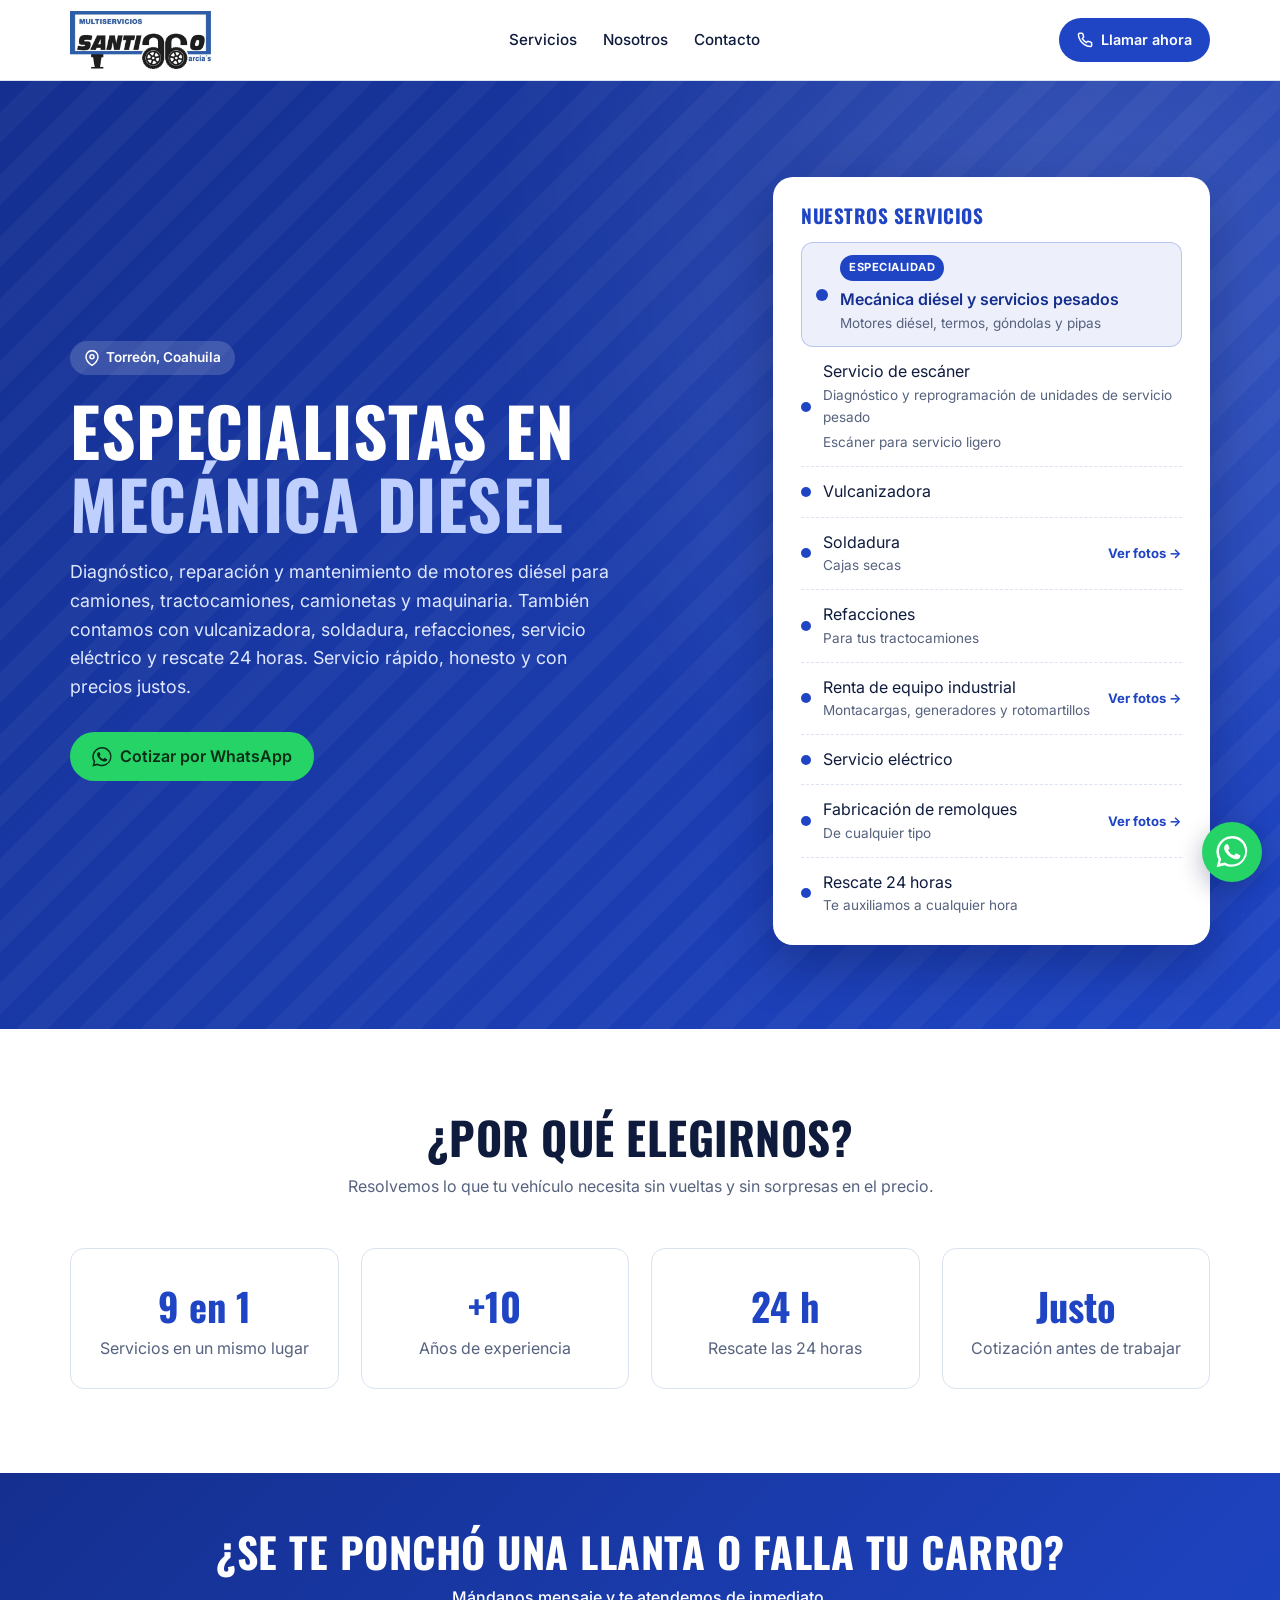
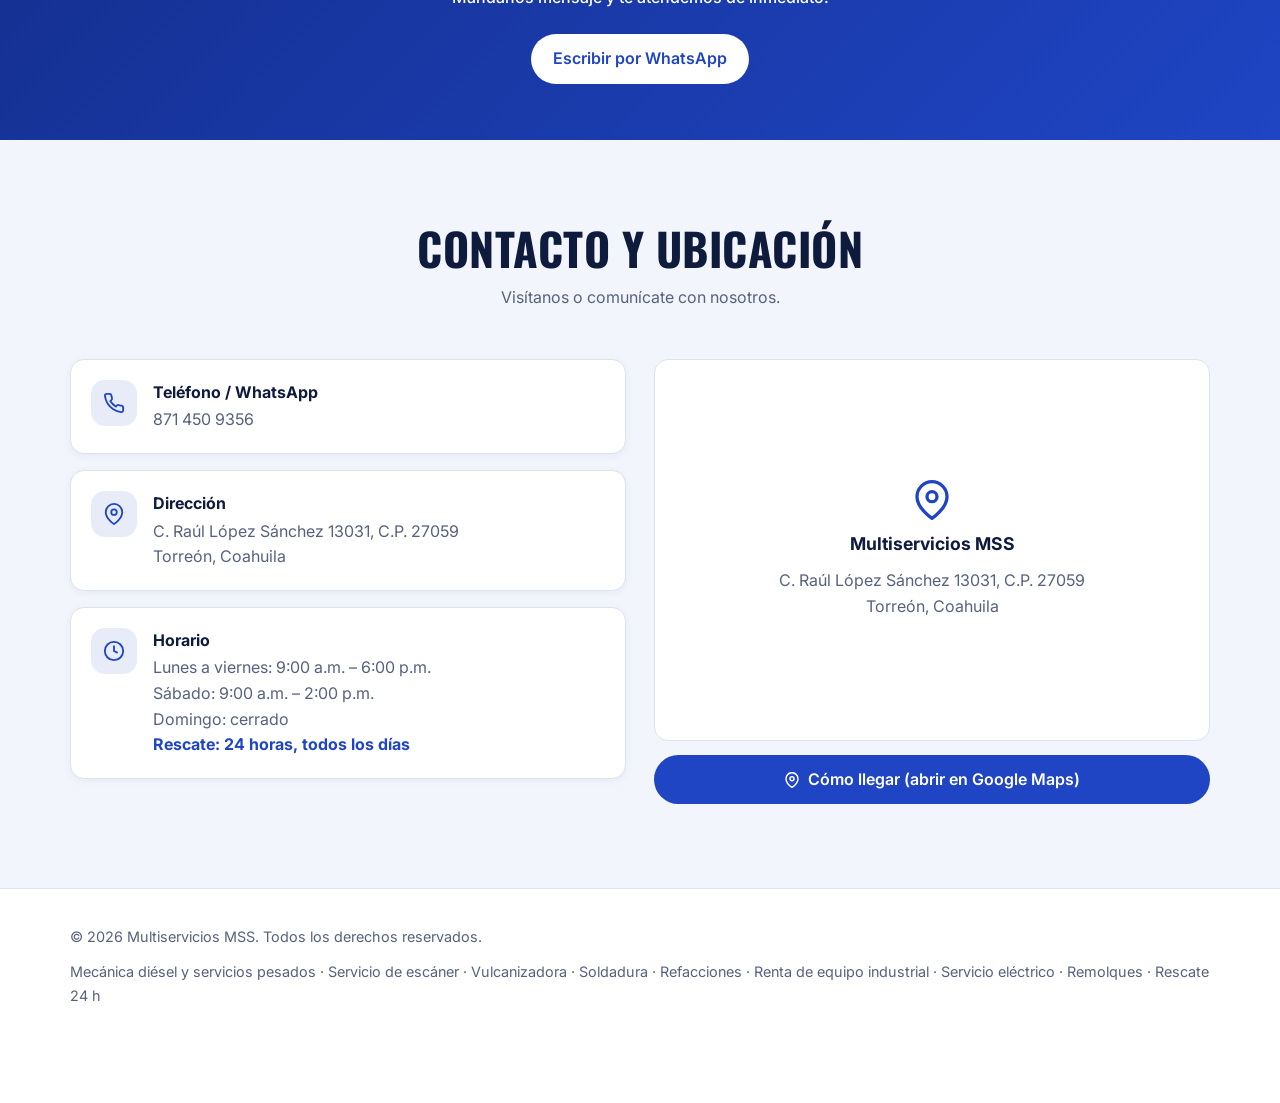
==== taller/index.html @ 6a126565 "Pulir el sitio para celular: toque nativo, menú animado y accesible, llamar siempre visible - mobile" ====
<!doctype html>
<html lang="es-MX">
<head>
  <meta charset="utf-8">
  <meta name="viewport" content="width=device-width, initial-scale=1, viewport-fit=cover">
  <title>Multiservicios MSS | Mecánica Diésel, Vulcanizadora, Soldadura y Refacciones en Torreón</title>
  <meta name="description" content="Especialistas en mecánica diésel para camiones, tractocamiones, camionetas y maquinaria (termos, góndolas y pipas). También vulcanizadora, soldadura de cajas secas, refacciones para tractocamiones y renta de montacargas, generadores y rotomartillos industriales, servicio eléctrico, fabricación de remolques y rescate 24 horas en Torreón, Coahuila. Servicio rápido y precios justos. Llámanos o escríbenos por WhatsApp.">
  <meta name="keywords" content="servicio de escáner, escáner diésel, escáner servicio pesado, reprogramación de unidades, escáner servicio ligero, diagnóstico computarizado, vulcanizadora, diésel y servicios pesados, soldadura, refacciones para tractocamiones, soldadura de cajas secas, servicio a termos, góndolas, pipas, renta de montacargas, renta de generadores, renta de rotomartillos, servicio eléctrico, fabricación de remolques, rescate 24 horas, llantas, Torreón, Coahuila, Multiservicios MSS">
  <meta name="robots" content="index, follow">
  <meta property="og:type" content="website">
  <meta property="og:image" content="logo.jpg">
  <meta property="og:title" content="Multiservicios MSS – Mecánica Diésel, Vulcanizadora, Soldadura y Refacciones en Torreón">
  <meta property="og:description" content="Todo para tu vehículo en un solo lugar. Cotiza por WhatsApp.">
  <meta name="theme-color" content="#ffffff">
  <link rel="preconnect" href="https://fonts.googleapis.com">
  <link rel="preconnect" href="https://fonts.gstatic.com" crossorigin>
  <link href="https://fonts.googleapis.com/css2?family=Oswald:wght@500;700&family=Inter:wght@400;500;600&display=swap" rel="stylesheet">

  <!-- Datos estructurados para Google (negocio local) -->
  <script type="application/ld+json">
  {
    "@context": "https://schema.org",
    "@type": "AutoRepair",
    "name": "Multiservicios MSS",
    "description": "Vulcanizadora, diésel y servicios pesados, soldadura, refacciones, renta de equipo industrial, servicio eléctrico, fabricación de remolques y rescate 24 horas.",
    "telephone": "+52 871 450 9356",
    "address": {
      "@type": "PostalAddress",
      "streetAddress": "C. Raúl López Sánchez 13031",
      "addressLocality": "Torreón",
      "addressRegion": "Coahuila",
      "postalCode": "27059",
      "addressCountry": "MX"
    },
    "openingHoursSpecification": [
      { "@type": "OpeningHoursSpecification", "dayOfWeek": ["Monday","Tuesday","Wednesday","Thursday","Friday"], "opens": "09:00", "closes": "18:00" },
      { "@type": "OpeningHoursSpecification", "dayOfWeek": "Saturday", "opens": "09:00", "closes": "14:00" }
    ],
    "makesOffer": [
      { "@type": "Offer", "itemOffered": { "@type": "Service", "name": "Vulcanizadora" } },
      { "@type": "Offer", "itemOffered": { "@type": "Service", "name": "Mecánica diésel y servicios pesados" } },
      { "@type": "Offer", "itemOffered": { "@type": "Service", "name": "Escáner para diagnóstico y reprogramación de unidades de servicio pesado" } },
      { "@type": "Offer", "itemOffered": { "@type": "Service", "name": "Escáner para servicio ligero" } },
      { "@type": "Offer", "itemOffered": { "@type": "Service", "name": "Servicio a termos, góndolas y pipas" } },
      { "@type": "Offer", "itemOffered": { "@type": "Service", "name": "Soldadura de cajas secas" } },
      { "@type": "Offer", "itemOffered": { "@type": "Service", "name": "Refacciones para tractocamiones" } },
      { "@type": "Offer", "itemOffered": { "@type": "Service", "name": "Renta de montacargas" } },
      { "@type": "Offer", "itemOffered": { "@type": "Service", "name": "Renta de generadores" } },
      { "@type": "Offer", "itemOffered": { "@type": "Service", "name": "Renta de rotomartillos industriales" } },
      { "@type": "Offer", "itemOffered": { "@type": "Service", "name": "Servicio eléctrico" } },
      { "@type": "Offer", "itemOffered": { "@type": "Service", "name": "Fabricación de remolques" } },
      { "@type": "Offer", "itemOffered": { "@type": "Service", "name": "Rescate 24 horas" } }
    ]
  }
  </script>

  <style>
    :root {
      --bg: #ffffff;
      --bg-2: #f2f5fc;
      --card: #ffffff;
      --line: #dbe2f0;
      --text: #0f1b3d;
      --muted: #56627e;
      --accent: #1f45c4;
      --accent-2: #3a63e0;
      --accent-dark: #142f8f;
      --ease-out: cubic-bezier(0.23, 1, 0.32, 1);
      --wa: #25d366;
      --radius: 14px;
    }
    * { box-sizing: border-box; margin: 0; padding: 0; }
    html { scroll-behavior: smooth; }
    [id] { scroll-margin-top: 96px; }
    body { font-family: "Inter", system-ui, sans-serif; background: var(--bg); color: var(--text); line-height: 1.6; overflow-x: clip; }
    a { color: inherit; text-decoration: none; }
    img, svg { display: block; }
    .wrap { width: min(1140px, 100% - 32px - env(safe-area-inset-left, 0px) - env(safe-area-inset-right, 0px)); margin-inline: auto; }
    h1, h2, h3 { font-family: "Oswald", sans-serif; text-transform: uppercase; letter-spacing: .5px; line-height: 1.1; }

    /* Header */
    header { position: sticky; top: 0; z-index: 50; background: rgba(255,255,255,.95); backdrop-filter: blur(8px); border-bottom: 1px solid var(--line); padding-top: env(safe-area-inset-top, 0px); }
    .nav { display: flex; align-items: center; justify-content: space-between; height: 80px; gap: 16px; }
    .logo { display: flex; align-items: center; }
    .logo img { height: 58px; width: auto; }
    .menu { display: flex; gap: 26px; font-weight: 500; font-size: .95rem; }
    .btn { display: inline-flex; align-items: center; gap: 8px; padding: 12px 22px; border-radius: 999px; font-weight: 600; transition: transform 120ms var(--ease-out), background 150ms, border-color 150ms; }
    .btn-accent { background: var(--accent); color: #fff; }
    .btn-ghost { border: 1.5px solid var(--line); }
    .btn-wa { background: var(--wa); color: #0b2d17; }
    .nav .btn { padding: 10px 18px; font-size: .9rem; }
    .burger { display: none; place-content: center; gap: 5px; width: 44px; height: 44px; margin-right: -8px; background: none; border: 0; border-radius: 10px; cursor: pointer; }
    .burger span { display: block; width: 22px; height: 2px; border-radius: 2px; background: var(--text); transition: transform 200ms var(--ease-out), opacity 150ms; }
    .burger[aria-expanded="true"] span:nth-child(1) { transform: translateY(7px) rotate(45deg); }
    .burger[aria-expanded="true"] span:nth-child(2) { opacity: 0; }
    .burger[aria-expanded="true"] span:nth-child(3) { transform: translateY(-7px) rotate(-45deg); }
    .btn .ico { flex: none; }

    /* Hero */
    .hero { position: relative; padding: 96px 0 84px; color: #fff; background:
      radial-gradient(circle at 85% 20%, rgba(255,255,255,.14), transparent 45%),
      repeating-linear-gradient(135deg, transparent 0 22px, rgba(255,255,255,.035) 22px 44px),
      linear-gradient(135deg, var(--accent-dark), var(--accent)); }
    .hero-grid { display: grid; grid-template-columns: 1.2fr .8fr; gap: 48px; align-items: center; }
    .tag { display: inline-flex; align-items: center; gap: 6px; padding: 6px 14px; border-radius: 999px; background: rgba(255,255,255,.16); color: #fff; font-size: .85rem; font-weight: 600; margin-bottom: 18px; }
    .hero h1 { font-size: clamp(2.4rem, 6vw, 4.2rem); margin-bottom: 18px; }
    .hero h1 span { color: #bfd0ff; }
    .hero p { color: #dfe7ff; font-size: 1.12rem; max-width: 560px; margin-bottom: 30px; }
    .hero-cta { display: flex; flex-wrap: wrap; gap: 12px; }
    .hero-card { background: var(--card); color: var(--text); border-radius: 20px; padding: 28px; box-shadow: 0 20px 50px rgba(8,20,70,.35); }
    .hero-card h2 { font-size: 1.2rem; margin-bottom: 16px; color: var(--accent); }
    .hero-card ul { list-style: none; display: grid; gap: 12px; }
    .hero-card li { display: flex; gap: 12px; align-items: center; padding-bottom: 12px; border-bottom: 1px dashed var(--line); }
    .hero-card li:last-child { border: 0; padding: 0; }
    .hero-card li small { display: block; color: var(--muted); font-size: .85rem; font-weight: 400; }
    .hero-card li small + small { margin-top: 4px; }
    .hero-card li.linked a { display: flex; gap: 12px; align-items: center; flex: 1; border-radius: 10px; margin: -6px -8px; padding: 6px 8px; transition: background .15s; }
    .hero-card .go { margin-left: auto; flex: none; font-size: .82rem; font-weight: 700; color: var(--accent); white-space: nowrap; transition: transform .15s; }
    .hero-card li.featured { background: rgba(31,69,196,.08); border: 1px solid rgba(31,69,196,.25); border-radius: 12px; padding: 12px 14px; font-weight: 600; color: var(--accent-dark); }
    .hero-card li.featured .dot { width: 12px; height: 12px; }
    .hero-card .badge { display: table; margin-bottom: 6px; font-style: normal; font-size: .7rem; font-weight: 700; text-transform: uppercase; letter-spacing: .5px; background: var(--accent); color: #fff; padding: 4px 9px; border-radius: 999px; }
    .dot { width: 10px; height: 10px; border-radius: 50%; background: var(--accent); flex: none; }

    /* Sections */
    section { padding: 84px 0; }
    .head { text-align: center; max-width: 640px; margin: 0 auto 48px; }
    .head h2 { font-size: clamp(2rem, 4vw, 2.8rem); margin-bottom: 12px; }
    .head p { color: var(--muted); }
    .alt { background: var(--bg-2); }

    .svc-ico { width: 56px; height: 56px; border-radius: 14px; background: rgba(31,69,196,.1); color: var(--accent); display: grid; place-items: center; margin-bottom: 18px; }

    .why { display: grid; grid-template-columns: repeat(auto-fit, minmax(220px, 1fr)); gap: 22px; }
    .why div { text-align: center; padding: 26px 18px; border-radius: var(--radius); border: 1px solid var(--line); background: var(--card); }
    .why strong { display: block; font-family: "Oswald", sans-serif; font-size: 2.4rem; color: var(--accent); }
    .why span { color: var(--muted); }

    .contact-grid { display: grid; grid-template-columns: 1fr 1fr; gap: 28px; }
    .info { display: grid; gap: 16px; align-content: start; }
    .info-item { box-shadow: 0 2px 10px rgba(15,27,61,.05); display: flex; gap: 16px; align-items: flex-start; background: var(--card); border: 1px solid var(--line); border-radius: var(--radius); padding: 20px; }
    .info-item .svc-ico { margin: 0; width: 46px; height: 46px; flex: none; }
    .info-item b { display: block; margin-bottom: 2px; }
    .info-item span, .info-item a { color: var(--muted); }
    .map-col { display: grid; gap: 14px; align-content: start; }
    .map { position: relative; border-radius: var(--radius); overflow: hidden; border: 1px solid var(--line); min-height: 380px; background: var(--card); }
    .map-fallback { position: absolute; inset: 0; display: grid; place-content: center; justify-items: center; gap: 10px; padding: 24px; text-align: center; color: var(--muted); }
    .map-fallback svg { color: var(--accent); }
    .map-fallback b { color: var(--text); font-size: 1.1rem; }
    .map iframe { position: relative; z-index: 1; display: block; width: 100%; height: 100%; min-height: 380px; border: 0; background: transparent; }
    .map-col .btn { justify-content: center; }

    .cta-band { background: linear-gradient(135deg, var(--accent-dark), var(--accent)); color: #fff; padding: 56px 0; text-align: center; }
    .cta-band h2 { font-size: clamp(1.8rem, 4vw, 2.6rem); margin-bottom: 10px; }
    .cta-band p { margin-bottom: 24px; font-weight: 500; }
    .cta-band .btn { background: #fff; color: var(--accent); }

    footer { padding: 36px 0 calc(96px + env(safe-area-inset-bottom, 0px)); border-top: 1px solid var(--line); color: var(--muted); font-size: .9rem; }
    footer .wrap { display: flex; flex-wrap: wrap; justify-content: space-between; gap: 12px; }

    .wa-float { position: fixed; right: calc(18px + env(safe-area-inset-right, 0px)); bottom: calc(18px + env(safe-area-inset-bottom, 0px)); z-index: 60; width: 60px; height: 60px; border-radius: 50%; background: var(--wa); display: grid; place-items: center; box-shadow: 0 8px 24px rgba(8,20,70,.3); }

    /* Móvil: sin destello al tocar, sin retraso de 300 ms, sin seleccionar texto de los controles */
    html { -webkit-tap-highlight-color: transparent; -webkit-text-size-adjust: 100%; }
    a, button { touch-action: manipulation; }
    .btn, .wa-float, .menu a, .burger, .logo, .hero-card li.linked a { user-select: none; -webkit-user-select: none; -webkit-touch-callout: none; }

    /* Hover solo donde hay mouse: en el celular no se queda "pegado" después de tocar */
    @media (hover: hover) and (pointer: fine) {
      .menu a:hover { color: var(--accent); }
      .btn:hover { transform: translateY(-2px); }
      .btn-accent:hover { background: var(--accent-2); }
      .btn-ghost:hover { border-color: var(--accent); }
      .hero-card li.linked a:hover { background: rgba(31,69,196,.07); }
      .hero-card li.linked a:hover .go { transform: translateX(3px); }
      .info-item a:hover { color: var(--accent); }
      .wa-float:hover { transform: scale(1.07); }
    }

    /* Respuesta al presionar: funciona con dedo, mouse y teclado */
    .wa-float { transition: transform 120ms var(--ease-out); }
    .btn:active { transform: scale(.97); }
    .wa-float:active { transform: scale(.94); }
    .hero-card li.linked a:active { background: rgba(31,69,196,.1); }

    /* Superficies del navegador con la paleta del sitio */
    ::selection { background: rgba(31,69,196,.18); color: var(--text); }
    .hero ::selection { background: rgba(255,255,255,.3); color: #fff; }
    :focus-visible { outline: 3px solid var(--accent-2); outline-offset: 3px; border-radius: 6px; }
    .hero :focus-visible, .cta-band :focus-visible { outline-color: #fff; }

    /* Si el sistema pide reducir movimiento: sin desplazamiento suave ni desplazamientos, solo fundidos */
    @media (prefers-reduced-motion: reduce) {
      html { scroll-behavior: auto; }
      .btn, .wa-float, .burger span, .hero-card .go { transition-duration: 0s !important; }
      .menu { transform: none !important; }
    }

    @media (max-width: 880px) {
      .menu { position: absolute; top: 100%; left: 0; right: 0; flex-direction: column; gap: 0; background: var(--bg); border-bottom: 1px solid var(--line); box-shadow: 0 12px 24px rgba(15,27,61,.08);
        opacity: 0; visibility: hidden; transform: translateY(-6px); transition: opacity 150ms var(--ease-out), transform 150ms var(--ease-out), visibility 0s linear 150ms; }
      .menu.open { opacity: 1; visibility: visible; transform: none; transition: opacity 200ms var(--ease-out), transform 200ms var(--ease-out), visibility 0s; }
      .menu a { padding: 16px; border-top: 1px solid var(--line); }
      .burger { display: grid; }
      .nav { gap: 12px; }
      .nav .btn-call { padding: 8px 14px; font-size: .85rem; margin-left: auto; }
      .hero { padding: 64px 0; }
      .hero-grid, .contact-grid { grid-template-columns: 1fr; }
      section { padding: 64px 0; }
    }
  </style>
</head>
<body>

<header>
  <div class="wrap nav">
    <a href="#" class="logo" aria-label="Multiservicios MSS – Inicio">
      <img src="[data-uri]" alt="Multiservicios Santiago García's" width="480" height="198">
    </a>
    <nav class="menu" id="menu">
      <a href="#servicios">Servicios</a>
      <a href="#nosotros">Nosotros</a>
      <a href="#contacto">Contacto</a>
    </nav>
    <a class="btn btn-accent btn-call" href="tel:+528714509356"><svg class="ico" width="16" height="16" viewBox="0 0 24 24" fill="none" stroke="currentColor" stroke-width="2.2" aria-hidden="true"><path d="M22 16.9v3a2 2 0 0 1-2.2 2 19.8 19.8 0 0 1-8.6-3.1 19.5 19.5 0 0 1-6-6A19.8 19.8 0 0 1 2.1 4.2 2 2 0 0 1 4.1 2h3a2 2 0 0 1 2 1.7c.1 1 .4 1.9.7 2.8a2 2 0 0 1-.5 2.1L8 9.9a16 16 0 0 0 6 6l1.3-1.3a2 2 0 0 1 2.1-.4c.9.3 1.8.6 2.8.7a2 2 0 0 1 1.7 2z"/></svg> Llamar ahora</a>
    <button class="burger" type="button" aria-label="Abrir menú" aria-expanded="false" aria-controls="menu">
      <span></span><span></span><span></span>
    </button>
  </div>
</header>

<main>
  <section class="hero">
    <div class="wrap hero-grid">
      <div>
        <span class="tag"><svg class="ico" width="16" height="16" viewBox="0 0 24 24" fill="none" stroke="currentColor" stroke-width="2.2" aria-hidden="true"><path d="M21 10c0 7-9 13-9 13S3 17 3 10a9 9 0 0 1 18 0z"/><circle cx="12" cy="10" r="3"/></svg> Torreón, Coahuila</span>
        <h1>Especialistas en <span>mecánica diésel</span></h1>
        <p>Diagnóstico, reparación y mantenimiento de motores diésel para camiones, tractocamiones, camionetas y maquinaria. También contamos con vulcanizadora, soldadura, refacciones, servicio eléctrico y rescate 24 horas. Servicio rápido, honesto y con precios justos.</p>
        <div class="hero-cta">
          <a class="btn btn-wa" href="https://wa.me/528714509356?text=Hola,%20quiero%20una%20cotizaci%C3%B3n" target="_blank" rel="noopener">
            <svg width="20" height="20" viewBox="0 0 24 24" fill="currentColor"><path d="M20.5 3.5A11.8 11.8 0 0 0 1.9 17.7L.5 23.5l6-1.6A11.8 11.8 0 0 0 20.5 3.5zM12 21.4c-1.8 0-3.5-.5-5-1.4l-.4-.2-3.6.9.9-3.5-.2-.4A9.8 9.8 0 1 1 12 21.4zm5.4-7.3c-.3-.1-1.8-.9-2-1-.3-.1-.5-.1-.7.1l-.9 1.2c-.2.2-.3.2-.6.1a8 8 0 0 1-4-3.5c-.3-.5.3-.5.9-1.6.1-.2 0-.4 0-.5l-.9-2.2c-.2-.6-.5-.5-.7-.5h-.6c-.2 0-.5.1-.8.4-.3.3-1 1-1 2.5s1.1 2.9 1.2 3.1c.1.2 2.1 3.2 5.1 4.5 1.9.8 2.6.9 3.6.7.6-.1 1.8-.7 2-1.4.3-.7.3-1.3.2-1.4l-.8-.5z"/></svg>
            Cotizar por WhatsApp
          </a>
        </div>
      </div>
      <div class="hero-card" id="servicios">
        <h2>Nuestros servicios</h2>
        <ul>
          <li class="featured"><span class="dot"></span> <span><em class="badge">Especialidad</em>Mecánica diésel y servicios pesados<small>Motores diésel, termos, góndolas y pipas</small></span></li>
          <li><span class="dot"></span> <span>Servicio de escáner<small>Diagnóstico y reprogramación de unidades de servicio pesado</small><small>Escáner para servicio ligero</small></span></li>
          <li><span class="dot"></span> Vulcanizadora</li>
          <li class="linked"><a href="soldadura.html"><span class="dot"></span> <span>Soldadura<small>Cajas secas</small></span><span class="go">Ver fotos →</span></a></li>
          <li><span class="dot"></span> <span>Refacciones<small>Para tus tractocamiones</small></span></li>
          <li class="linked"><a href="renta.html"><span class="dot"></span> <span>Renta de equipo industrial<small>Montacargas, generadores y rotomartillos</small></span><span class="go">Ver fotos →</span></a></li>
          <li><span class="dot"></span> Servicio eléctrico</li>
          <li class="linked"><a href="remolques.html"><span class="dot"></span> <span>Fabricación de remolques<small>De cualquier tipo</small></span><span class="go">Ver fotos →</span></a></li>
          <li><span class="dot"></span> <span>Rescate 24 horas<small>Te auxiliamos a cualquier hora</small></span></li>
        </ul>
      </div>
    </div>
  </section>

  <section id="nosotros">
    <div class="wrap">
      <div class="head">
        <h2>¿Por qué elegirnos?</h2>
        <p>Resolvemos lo que tu vehículo necesita sin vueltas y sin sorpresas en el precio.</p>
      </div>
      <div class="why">
        <div><strong>9 en 1</strong><span>Servicios en un mismo lugar</span></div>
        <div><strong>+10</strong><span>Años de experiencia</span></div>
        <div><strong>24 h</strong><span>Rescate las 24 horas</span></div>
        <div><strong>Justo</strong><span>Cotización antes de trabajar</span></div>
      </div>
    </div>
  </section>

  <div class="cta-band">
    <div class="wrap">
      <h2>¿Se te ponchó una llanta o falla tu carro?</h2>
      <p>Mándanos mensaje y te atendemos de inmediato.</p>
      <a class="btn" href="https://wa.me/528714509356" target="_blank" rel="noopener">Escribir por WhatsApp</a>
    </div>
  </div>

  <section id="contacto" class="alt">
    <div class="wrap">
      <div class="head">
        <h2>Contacto y ubicación</h2>
        <p>Visítanos o comunícate con nosotros.</p>
      </div>
      <div class="contact-grid">
        <div class="info">
          <div class="info-item">
            <div class="svc-ico"><svg width="22" height="22" viewBox="0 0 24 24" fill="none" stroke="currentColor" stroke-width="2"><path d="M22 16.9v3a2 2 0 0 1-2.2 2 19.8 19.8 0 0 1-8.6-3.1 19.5 19.5 0 0 1-6-6A19.8 19.8 0 0 1 2.1 4.2 2 2 0 0 1 4.1 2h3a2 2 0 0 1 2 1.7c.1 1 .4 1.9.7 2.8a2 2 0 0 1-.5 2.1L8 9.9a16 16 0 0 0 6 6l1.3-1.3a2 2 0 0 1 2.1-.4c.9.3 1.8.6 2.8.7a2 2 0 0 1 1.7 2z"/></svg></div>
            <div><b>Teléfono / WhatsApp</b><a href="tel:+528714509356">871 450 9356</a></div>
          </div>
          <div class="info-item">
            <div class="svc-ico"><svg width="22" height="22" viewBox="0 0 24 24" fill="none" stroke="currentColor" stroke-width="2"><path d="M21 10c0 7-9 13-9 13S3 17 3 10a9 9 0 0 1 18 0z"/><circle cx="12" cy="10" r="3"/></svg></div>
            <div><b>Dirección</b><span>C. Raúl López Sánchez 13031, C.P. 27059<br>Torreón, Coahuila</span></div>
          </div>
          <div class="info-item">
            <div class="svc-ico"><svg width="22" height="22" viewBox="0 0 24 24" fill="none" stroke="currentColor" stroke-width="2"><circle cx="12" cy="12" r="10"/><path d="M12 6v6l4 2"/></svg></div>
            <div><b>Horario</b><span>Lunes a viernes: 9:00 a.m. – 6:00 p.m.<br>Sábado: 9:00 a.m. – 2:00 p.m.<br>Domingo: cerrado<br><b style="display:inline;color:var(--accent)">Rescate: 24 horas, todos los días</b></span></div>
          </div>
        </div>
        <div class="map-col">
          <div class="map">
            <div class="map-fallback">
              <svg width="40" height="40" viewBox="0 0 24 24" fill="none" stroke="currentColor" stroke-width="2"><path d="M21 10c0 7-9 13-9 13S3 17 3 10a9 9 0 0 1 18 0z"/><circle cx="12" cy="10" r="3"/></svg>
              <b>Multiservicios MSS</b>
              <span>C. Raúl López Sánchez 13031, C.P. 27059<br>Torreón, Coahuila</span>
            </div>
            <iframe title="Ubicación del negocio" loading="lazy" allowfullscreen referrerpolicy="strict-origin-when-cross-origin"
              src="https://www.google.com/maps/embed?pb=!1m18!1m12!1m3!1d3599.4556015019766!2d-103.38043572420634!3d25.556504877481434!2m3!1f0!2f0!3f0!3m2!1i1024!2i768!4f13.1!3m3!1m2!1s0x868fdb05802760e9%3A0xf79a15f4736825ba!2sMECANICO%20RESCATE%20MSS!5e0!3m2!1ses-419!2smx!4v1790731989377!5m2!1ses-419!2smx"></iframe>
          </div>
          <a class="btn btn-accent" href="https://www.google.com/maps/dir/?api=1&destination=MECANICO+RESCATE+MSS,+C.+Ra%C3%BAl+L%C3%B3pez+S%C3%A1nchez+13031,+27059+Torre%C3%B3n,+Coah." target="_blank" rel="noopener"><svg class="ico" width="16" height="16" viewBox="0 0 24 24" fill="none" stroke="currentColor" stroke-width="2.2" aria-hidden="true"><path d="M21 10c0 7-9 13-9 13S3 17 3 10a9 9 0 0 1 18 0z"/><circle cx="12" cy="10" r="3"/></svg> Cómo llegar (abrir en Google Maps)</a>
        </div>
      </div>
    </div>
  </section>
</main>

<footer>
  <div class="wrap">
    <span>© <span id="year"></span> Multiservicios MSS. Todos los derechos reservados.</span>
    <span>Mecánica diésel y servicios pesados · Servicio de escáner · Vulcanizadora · Soldadura · Refacciones · Renta de equipo industrial · Servicio eléctrico · Remolques · Rescate 24 h</span>
  </div>
</footer>

<a class="wa-float" href="https://wa.me/528714509356" target="_blank" rel="noopener" aria-label="WhatsApp">
  <svg width="32" height="32" viewBox="0 0 24 24" fill="#fff"><path d="M20.5 3.5A11.8 11.8 0 0 0 1.9 17.7L.5 23.5l6-1.6A11.8 11.8 0 0 0 20.5 3.5zM12 21.4c-1.8 0-3.5-.5-5-1.4l-.4-.2-3.6.9.9-3.5-.2-.4A9.8 9.8 0 1 1 12 21.4zm5.4-7.3c-.3-.1-1.8-.9-2-1-.3-.1-.5-.1-.7.1l-.9 1.2c-.2.2-.3.2-.6.1a8 8 0 0 1-4-3.5c-.3-.5.3-.5.9-1.6.1-.2 0-.4 0-.5l-.9-2.2c-.2-.6-.5-.5-.7-.5h-.6c-.2 0-.5.1-.8.4-.3.3-1 1-1 2.5s1.1 2.9 1.2 3.1c.1.2 2.1 3.2 5.1 4.5 1.9.8 2.6.9 3.6.7.6-.1 1.8-.7 2-1.4.3-.7.3-1.3.2-1.4l-.8-.5z"/></svg>
</a>

<script>
  document.getElementById('year').textContent = new Date().getFullYear();
  (function () {
    var menu = document.getElementById('menu'), burger = document.querySelector('.burger');
    function setOpen(open) {
      menu.classList.toggle('open', open);
      burger.setAttribute('aria-expanded', open);
      burger.setAttribute('aria-label', open ? 'Cerrar menú' : 'Abrir menú');
    }
    burger.addEventListener('click', function () { setOpen(!menu.classList.contains('open')); });
    menu.querySelectorAll('a').forEach(function (a) { a.addEventListener('click', function () { setOpen(false); }); });
    document.addEventListener('keydown', function (e) { if (e.key === 'Escape' && menu.classList.contains('open')) { setOpen(false); burger.focus(); } });
    document.addEventListener('click', function (e) { if (menu.classList.contains('open') && !e.target.closest('header')) setOpen(false); });
  })();
</script>
</body>
</html>
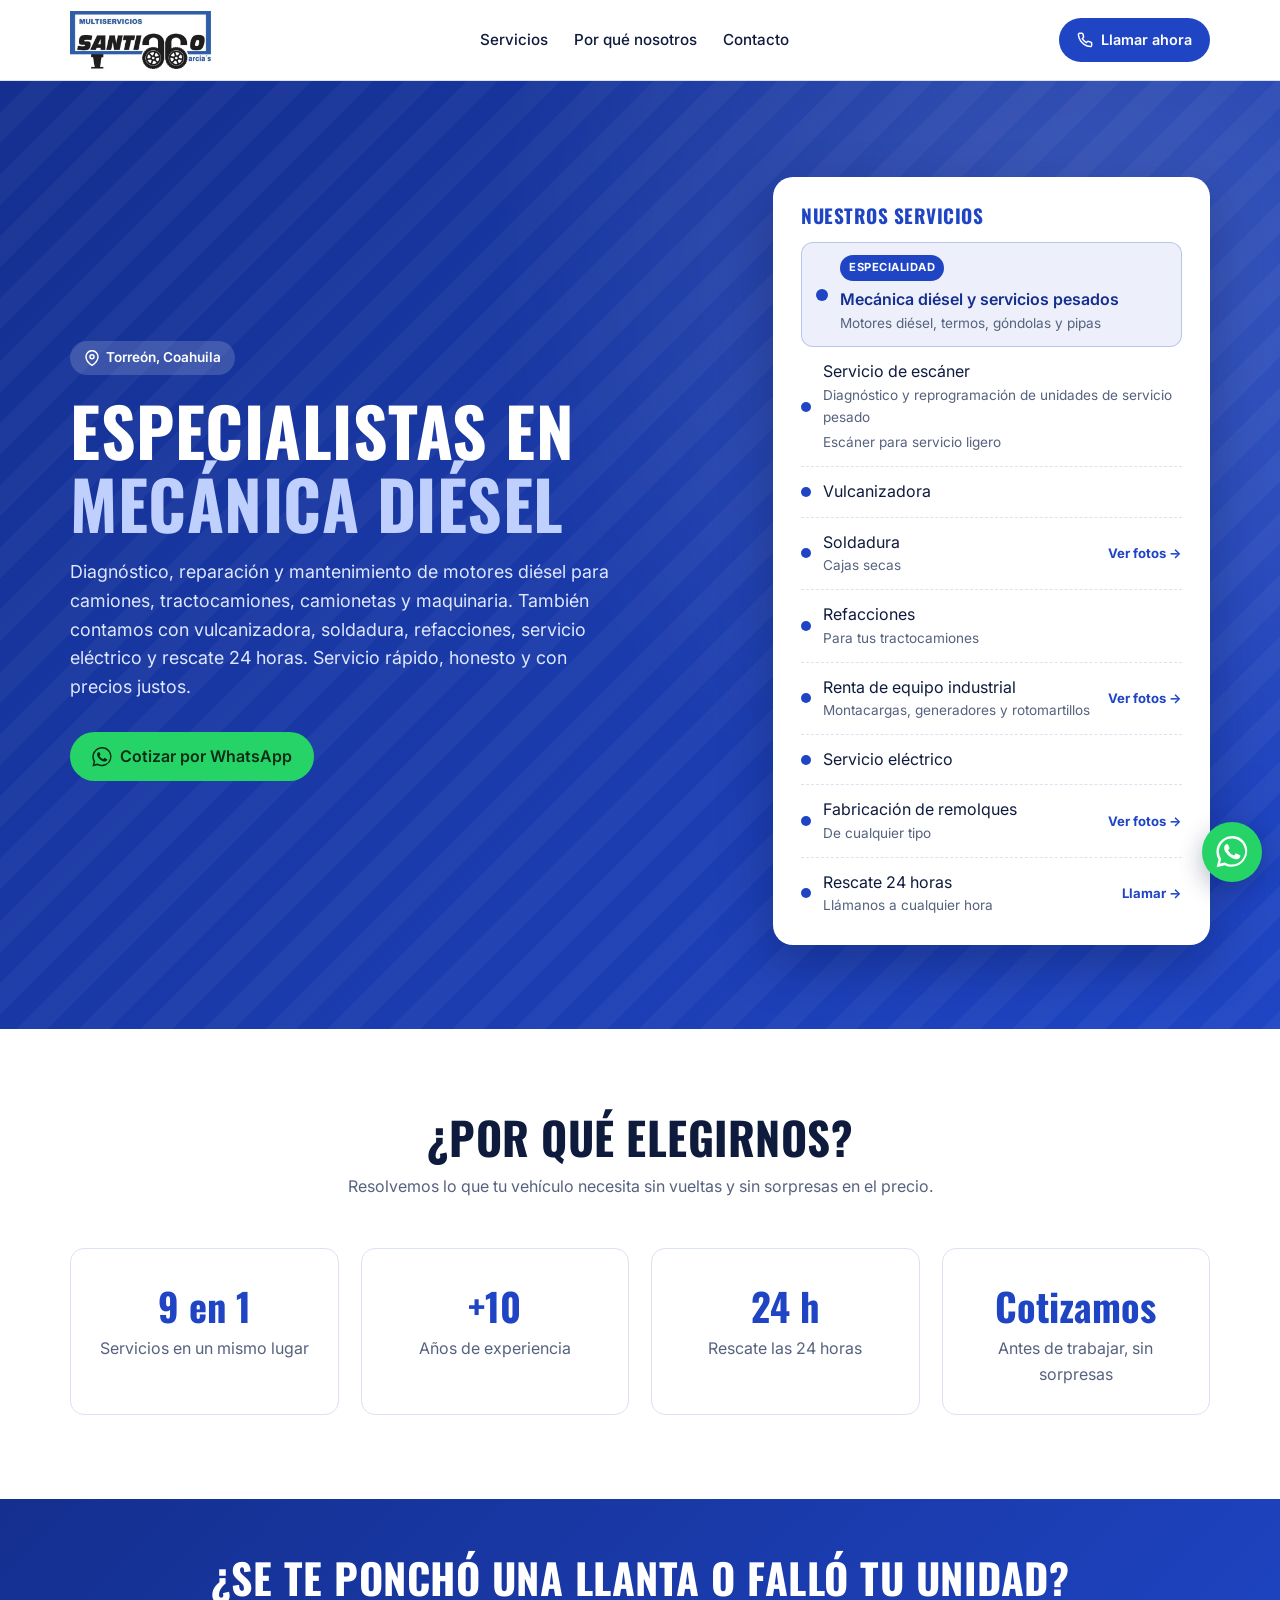
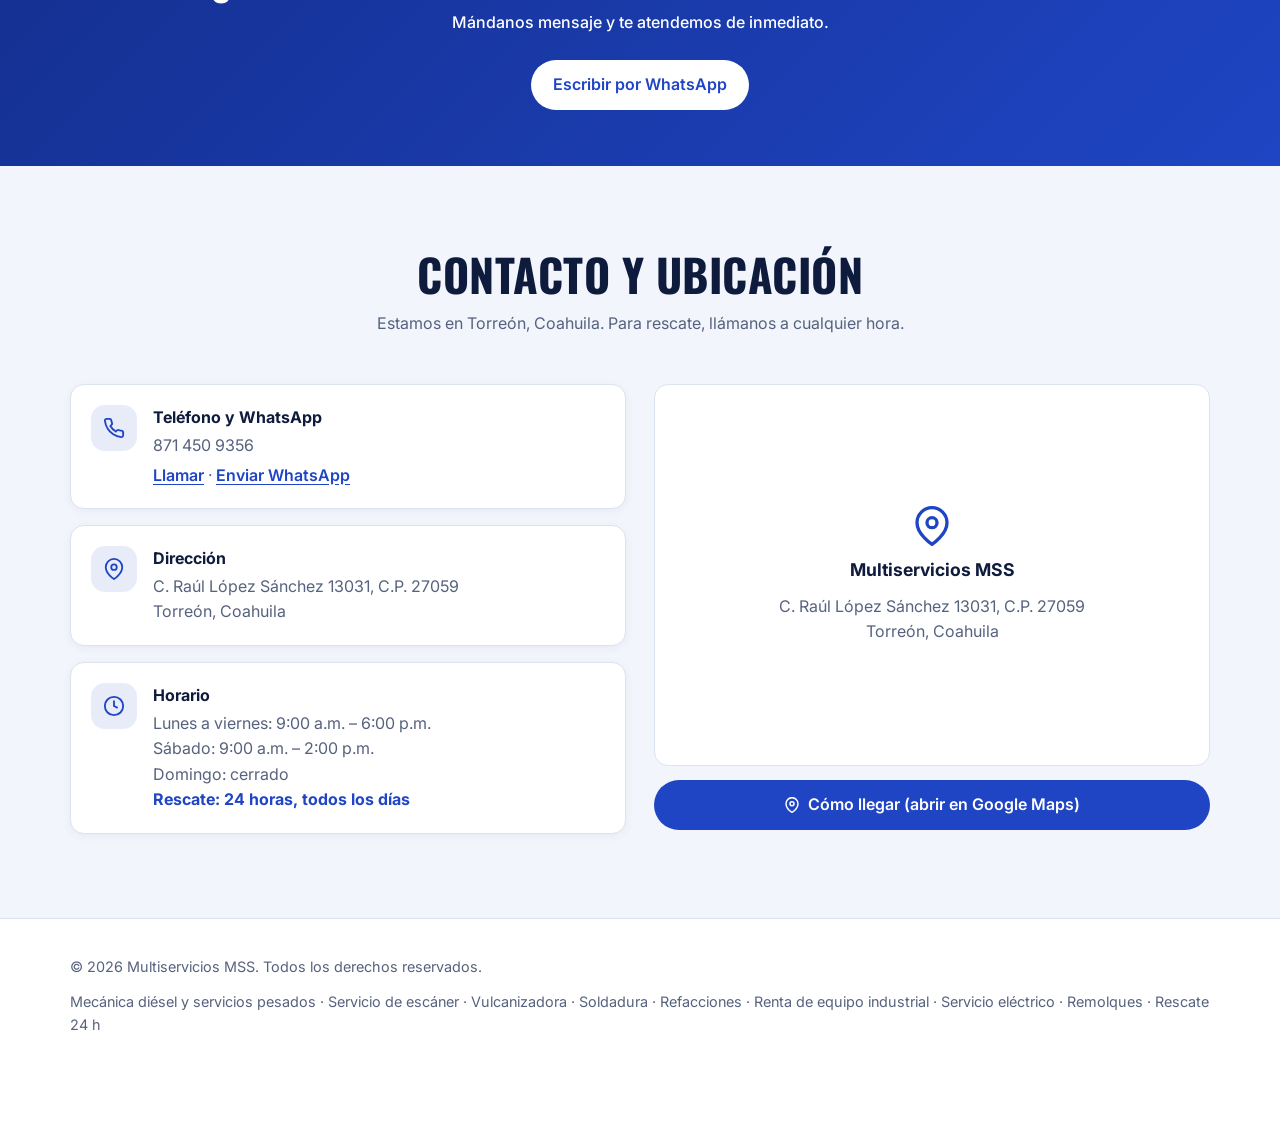
==== commit 0342375b: "Aclarar textos del sitio (impeccable clarify) - Menú: "Por qué nosotros" coincide con la sección a l" ====
--- a/taller/index.html
+++ b/taller/index.html
@@ -140,6 +140,8 @@
     .info-item { box-shadow: 0 2px 10px rgba(15,27,61,.05); display: flex; gap: 16px; align-items: flex-start; background: var(--card); border: 1px solid var(--line); border-radius: var(--radius); padding: 20px; }
     .info-item .svc-ico { margin: 0; width: 46px; height: 46px; flex: none; }
     .info-item b { display: block; margin-bottom: 2px; }
+    .info-item .links { display: block; margin-top: 4px; }
+    .info-item .links a { color: var(--accent); font-weight: 600; text-decoration: underline; text-underline-offset: 3px; }
     .info-item span, .info-item a { color: var(--muted); }
     .map-col { display: grid; gap: 14px; align-content: start; }
     .map { position: relative; border-radius: var(--radius); overflow: hidden; border: 1px solid var(--line); min-height: 380px; background: var(--card); }
@@ -218,7 +220,7 @@
     </a>
     <nav class="menu" id="menu">
       <a href="#servicios">Servicios</a>
-      <a href="#nosotros">Nosotros</a>
+      <a href="#nosotros">Por qué nosotros</a>
       <a href="#contacto">Contacto</a>
     </nav>
     <a class="btn btn-accent btn-call" href="tel:+528714509356"><svg class="ico" width="16" height="16" viewBox="0 0 24 24" fill="none" stroke="currentColor" stroke-width="2.2" aria-hidden="true"><path d="M22 16.9v3a2 2 0 0 1-2.2 2 19.8 19.8 0 0 1-8.6-3.1 19.5 19.5 0 0 1-6-6A19.8 19.8 0 0 1 2.1 4.2 2 2 0 0 1 4.1 2h3a2 2 0 0 1 2 1.7c.1 1 .4 1.9.7 2.8a2 2 0 0 1-.5 2.1L8 9.9a16 16 0 0 0 6 6l1.3-1.3a2 2 0 0 1 2.1-.4c.9.3 1.8.6 2.8.7a2 2 0 0 1 1.7 2z"/></svg> Llamar ahora</a>
@@ -253,7 +255,7 @@
           <li class="linked"><a href="renta.html"><span class="dot"></span> <span>Renta de equipo industrial<small>Montacargas, generadores y rotomartillos</small></span><span class="go">Ver fotos →</span></a></li>
           <li><span class="dot"></span> Servicio eléctrico</li>
           <li class="linked"><a href="remolques.html"><span class="dot"></span> <span>Fabricación de remolques<small>De cualquier tipo</small></span><span class="go">Ver fotos →</span></a></li>
-          <li><span class="dot"></span> <span>Rescate 24 horas<small>Te auxiliamos a cualquier hora</small></span></li>
+          <li class="linked"><a href="tel:+528714509356"><span class="dot"></span> <span>Rescate 24 horas<small>Llámanos a cualquier hora</small></span><span class="go">Llamar →</span></a></li>
         </ul>
       </div>
     </div>
@@ -269,14 +271,14 @@
         <div><strong>9 en 1</strong><span>Servicios en un mismo lugar</span></div>
         <div><strong>+10</strong><span>Años de experiencia</span></div>
         <div><strong>24 h</strong><span>Rescate las 24 horas</span></div>
-        <div><strong>Justo</strong><span>Cotización antes de trabajar</span></div>
+        <div><strong>Cotizamos</strong><span>Antes de trabajar, sin sorpresas</span></div>
       </div>
     </div>
   </section>
 
   <div class="cta-band">
     <div class="wrap">
-      <h2>¿Se te ponchó una llanta o falla tu carro?</h2>
+      <h2>¿Se te ponchó una llanta o falló tu unidad?</h2>
       <p>Mándanos mensaje y te atendemos de inmediato.</p>
       <a class="btn" href="https://wa.me/528714509356" target="_blank" rel="noopener">Escribir por WhatsApp</a>
     </div>
@@ -286,13 +288,13 @@
     <div class="wrap">
       <div class="head">
         <h2>Contacto y ubicación</h2>
-        <p>Visítanos o comunícate con nosotros.</p>
+        <p>Estamos en Torreón, Coahuila. Para rescate, llámanos a cualquier hora.</p>
       </div>
       <div class="contact-grid">
         <div class="info">
           <div class="info-item">
             <div class="svc-ico"><svg width="22" height="22" viewBox="0 0 24 24" fill="none" stroke="currentColor" stroke-width="2"><path d="M22 16.9v3a2 2 0 0 1-2.2 2 19.8 19.8 0 0 1-8.6-3.1 19.5 19.5 0 0 1-6-6A19.8 19.8 0 0 1 2.1 4.2 2 2 0 0 1 4.1 2h3a2 2 0 0 1 2 1.7c.1 1 .4 1.9.7 2.8a2 2 0 0 1-.5 2.1L8 9.9a16 16 0 0 0 6 6l1.3-1.3a2 2 0 0 1 2.1-.4c.9.3 1.8.6 2.8.7a2 2 0 0 1 1.7 2z"/></svg></div>
-            <div><b>Teléfono / WhatsApp</b><a href="tel:+528714509356">871 450 9356</a></div>
+            <div><b>Teléfono y WhatsApp</b><span>871 450 9356</span><span class="links"><a href="tel:+528714509356">Llamar</a> · <a href="https://wa.me/528714509356" target="_blank" rel="noopener">Enviar WhatsApp</a></span></div>
           </div>
           <div class="info-item">
             <div class="svc-ico"><svg width="22" height="22" viewBox="0 0 24 24" fill="none" stroke="currentColor" stroke-width="2"><path d="M21 10c0 7-9 13-9 13S3 17 3 10a9 9 0 0 1 18 0z"/><circle cx="12" cy="10" r="3"/></svg></div>
@@ -327,7 +329,7 @@
   </div>
 </footer>
 
-<a class="wa-float" href="https://wa.me/528714509356" target="_blank" rel="noopener" aria-label="WhatsApp">
+<a class="wa-float" href="https://wa.me/528714509356" target="_blank" rel="noopener" aria-label="Escribir por WhatsApp">
   <svg width="32" height="32" viewBox="0 0 24 24" fill="#fff"><path d="M20.5 3.5A11.8 11.8 0 0 0 1.9 17.7L.5 23.5l6-1.6A11.8 11.8 0 0 0 20.5 3.5zM12 21.4c-1.8 0-3.5-.5-5-1.4l-.4-.2-3.6.9.9-3.5-.2-.4A9.8 9.8 0 1 1 12 21.4zm5.4-7.3c-.3-.1-1.8-.9-2-1-.3-.1-.5-.1-.7.1l-.9 1.2c-.2.2-.3.2-.6.1a8 8 0 0 1-4-3.5c-.3-.5.3-.5.9-1.6.1-.2 0-.4 0-.5l-.9-2.2c-.2-.6-.5-.5-.7-.5h-.6c-.2 0-.5.1-.8.4-.3.3-1 1-1 2.5s1.1 2.9 1.2 3.1c.1.2 2.1 3.2 5.1 4.5 1.9.8 2.6.9 3.6.7.6-.1 1.8-.7 2-1.4.3-.7.3-1.3.2-1.4l-.8-.5z"/></svg>
 </a>
 
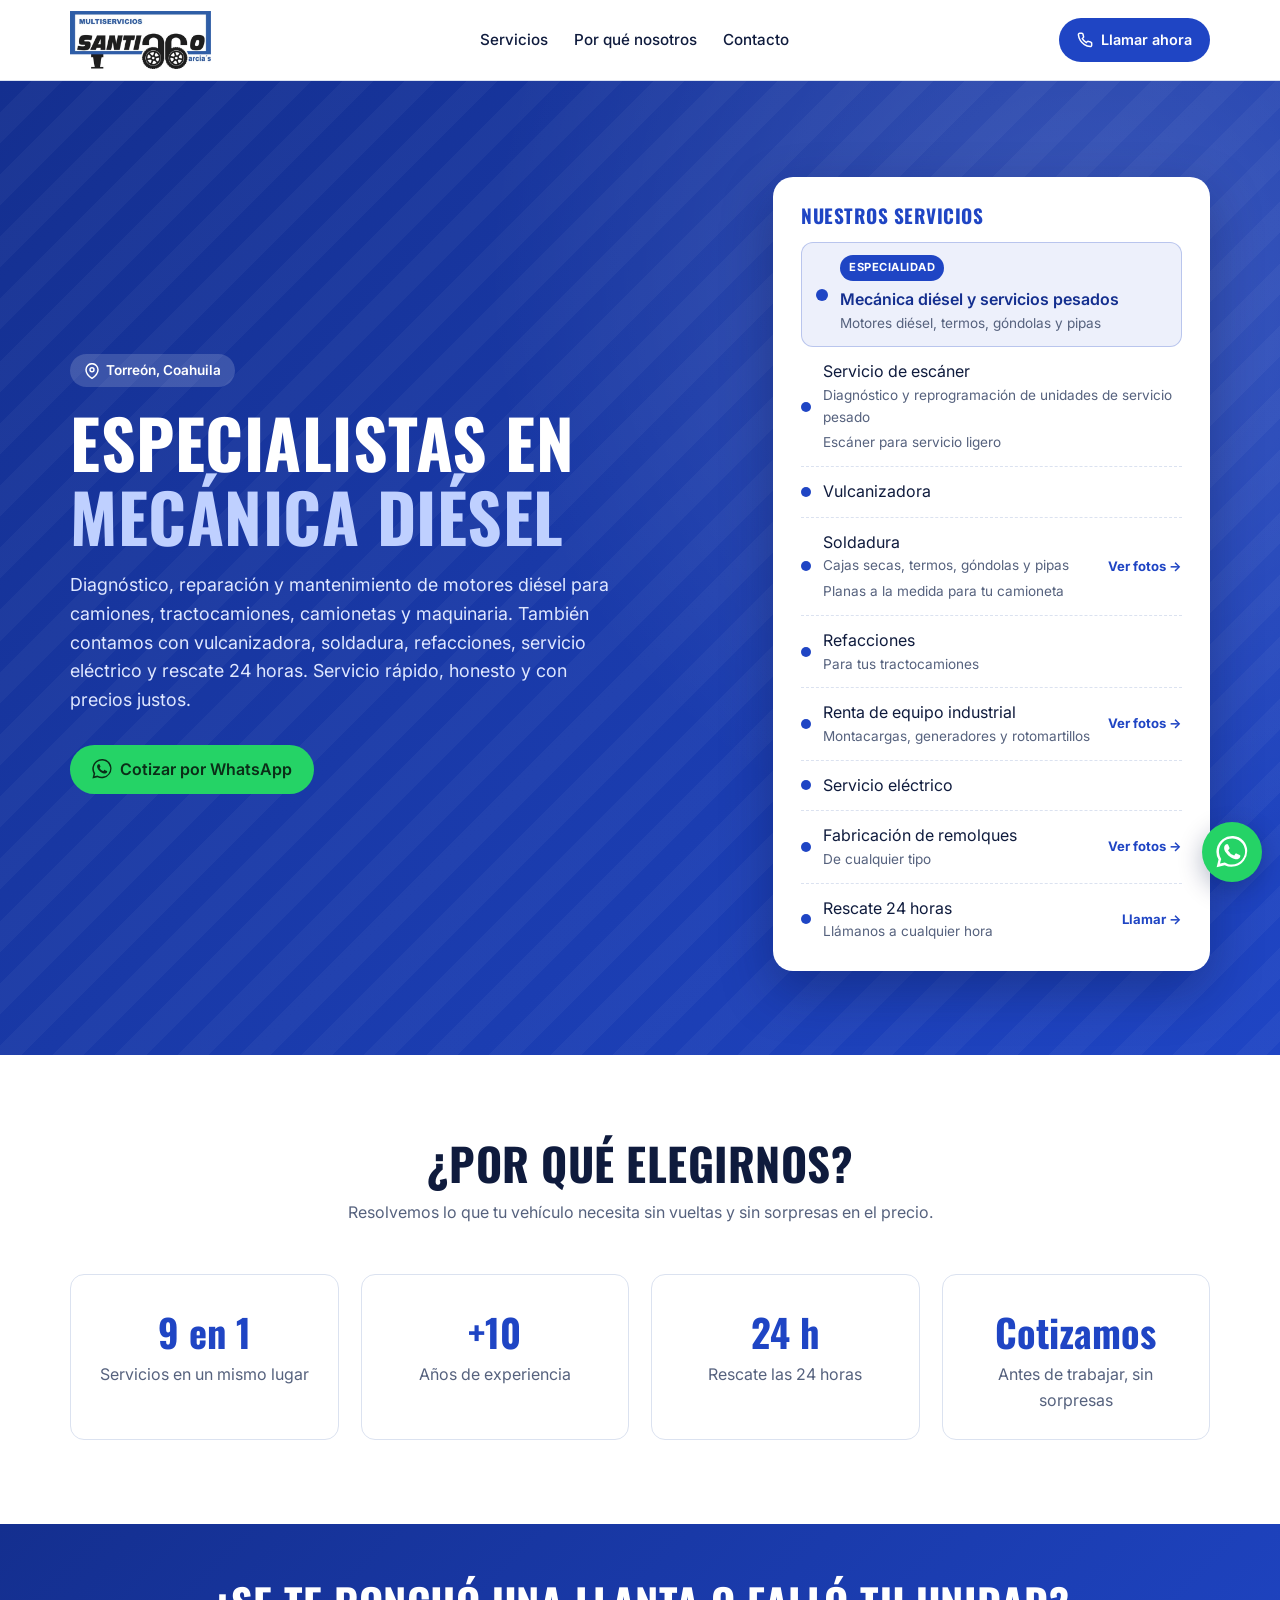
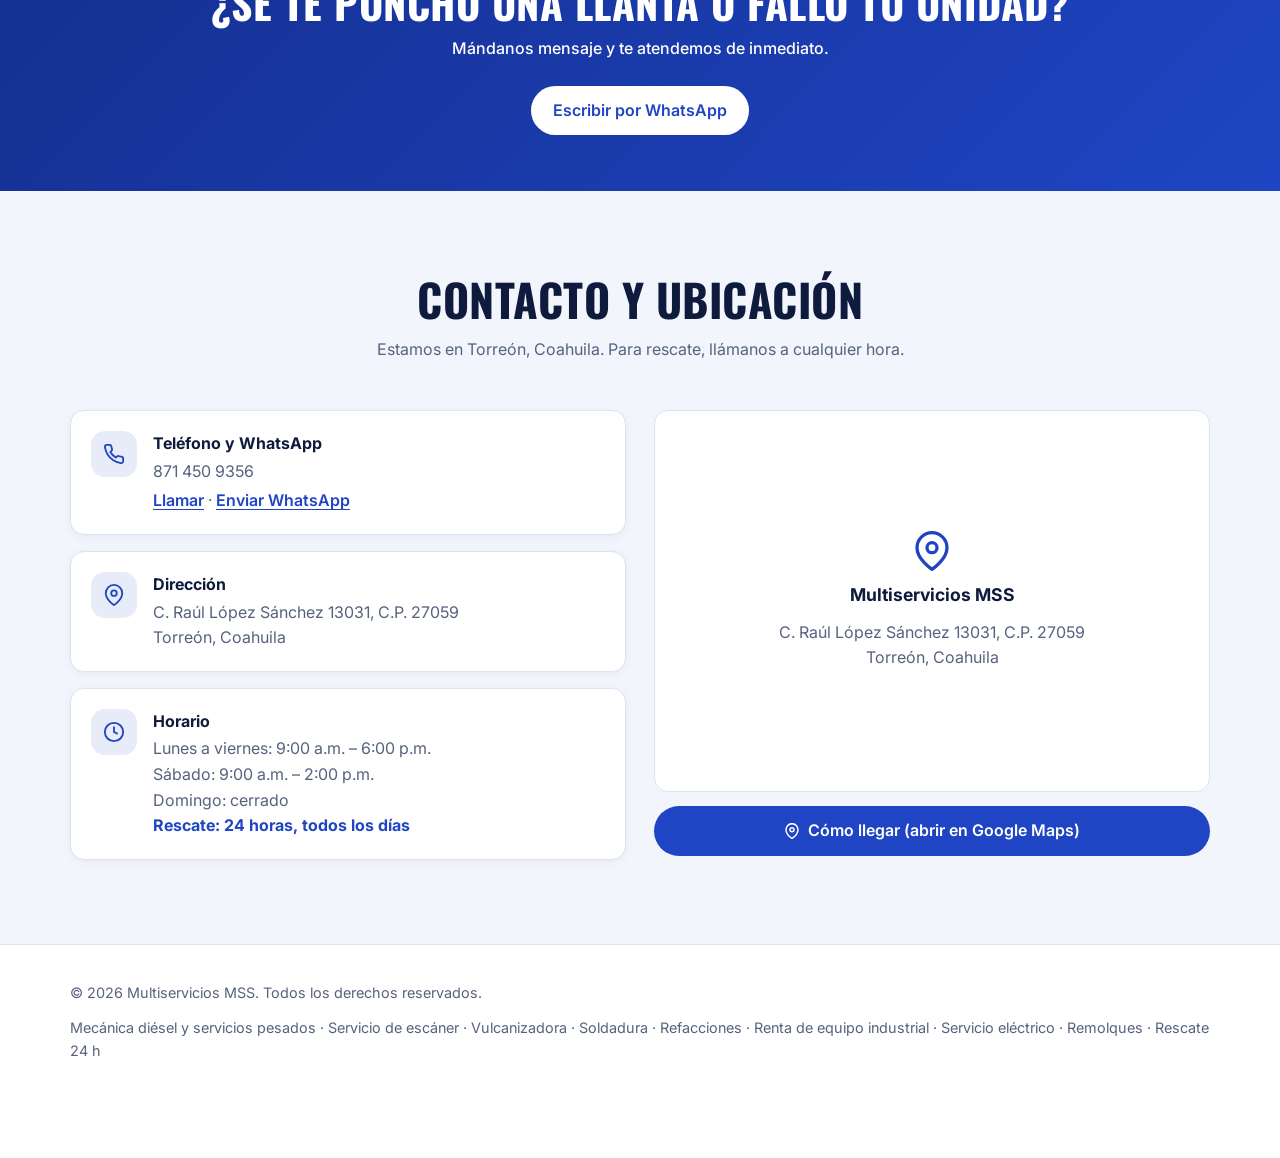
==== commit 6fbc23cb: "Soldadura: agregar termos, góndolas, pipas y planas a la medida para camioneta Co-Authored-By: Claud" ====
--- a/taller/index.html
+++ b/taller/index.html
@@ -4,8 +4,8 @@
   <meta charset="utf-8">
   <meta name="viewport" content="width=device-width, initial-scale=1, viewport-fit=cover">
   <title>Multiservicios MSS | Mecánica Diésel, Vulcanizadora, Soldadura y Refacciones en Torreón</title>
-  <meta name="description" content="Especialistas en mecánica diésel para camiones, tractocamiones, camionetas y maquinaria (termos, góndolas y pipas). También vulcanizadora, soldadura de cajas secas, refacciones para tractocamiones y renta de montacargas, generadores y rotomartillos industriales, servicio eléctrico, fabricación de remolques y rescate 24 horas en Torreón, Coahuila. Servicio rápido y precios justos. Llámanos o escríbenos por WhatsApp.">
-  <meta name="keywords" content="servicio de escáner, escáner diésel, escáner servicio pesado, reprogramación de unidades, escáner servicio ligero, diagnóstico computarizado, vulcanizadora, diésel y servicios pesados, soldadura, refacciones para tractocamiones, soldadura de cajas secas, servicio a termos, góndolas, pipas, renta de montacargas, renta de generadores, renta de rotomartillos, servicio eléctrico, fabricación de remolques, rescate 24 horas, llantas, Torreón, Coahuila, Multiservicios MSS">
+  <meta name="description" content="Especialistas en mecánica diésel para camiones, tractocamiones, camionetas y maquinaria (termos, góndolas y pipas). También vulcanizadora, soldadura de cajas secas, termos, góndolas y pipas, planas a la medida para camioneta, refacciones para tractocamiones y renta de montacargas, generadores y rotomartillos industriales, servicio eléctrico, fabricación de remolques y rescate 24 horas en Torreón, Coahuila. Servicio rápido y precios justos. Llámanos o escríbenos por WhatsApp.">
+  <meta name="keywords" content="servicio de escáner, escáner diésel, escáner servicio pesado, reprogramación de unidades, escáner servicio ligero, diagnóstico computarizado, vulcanizadora, diésel y servicios pesados, soldadura, refacciones para tractocamiones, soldadura de cajas secas, soldadura de termos, góndolas y pipas, planas para camioneta, servicio a termos, góndolas, pipas, renta de montacargas, renta de generadores, renta de rotomartillos, servicio eléctrico, fabricación de remolques, rescate 24 horas, llantas, Torreón, Coahuila, Multiservicios MSS">
   <meta name="robots" content="index, follow">
   <meta property="og:type" content="website">
   <meta property="og:image" content="logo.jpg">
@@ -42,7 +42,8 @@
       { "@type": "Offer", "itemOffered": { "@type": "Service", "name": "Escáner para diagnóstico y reprogramación de unidades de servicio pesado" } },
       { "@type": "Offer", "itemOffered": { "@type": "Service", "name": "Escáner para servicio ligero" } },
       { "@type": "Offer", "itemOffered": { "@type": "Service", "name": "Servicio a termos, góndolas y pipas" } },
-      { "@type": "Offer", "itemOffered": { "@type": "Service", "name": "Soldadura de cajas secas" } },
+      { "@type": "Offer", "itemOffered": { "@type": "Service", "name": "Soldadura de cajas secas, termos, góndolas y pipas" } },
+      { "@type": "Offer", "itemOffered": { "@type": "Service", "name": "Fabricación de planas a la medida para camioneta" } },
       { "@type": "Offer", "itemOffered": { "@type": "Service", "name": "Refacciones para tractocamiones" } },
       { "@type": "Offer", "itemOffered": { "@type": "Service", "name": "Renta de montacargas" } },
       { "@type": "Offer", "itemOffered": { "@type": "Service", "name": "Renta de generadores" } },
@@ -250,7 +251,7 @@
           <li class="featured"><span class="dot"></span> <span><em class="badge">Especialidad</em>Mecánica diésel y servicios pesados<small>Motores diésel, termos, góndolas y pipas</small></span></li>
           <li><span class="dot"></span> <span>Servicio de escáner<small>Diagnóstico y reprogramación de unidades de servicio pesado</small><small>Escáner para servicio ligero</small></span></li>
           <li><span class="dot"></span> Vulcanizadora</li>
-          <li class="linked"><a href="soldadura.html"><span class="dot"></span> <span>Soldadura<small>Cajas secas</small></span><span class="go">Ver fotos →</span></a></li>
+          <li class="linked"><a href="soldadura.html"><span class="dot"></span> <span>Soldadura<small>Cajas secas, termos, góndolas y pipas</small><small>Planas a la medida para tu camioneta</small></span><span class="go">Ver fotos →</span></a></li>
           <li><span class="dot"></span> <span>Refacciones<small>Para tus tractocamiones</small></span></li>
           <li class="linked"><a href="renta.html"><span class="dot"></span> <span>Renta de equipo industrial<small>Montacargas, generadores y rotomartillos</small></span><span class="go">Ver fotos →</span></a></li>
           <li><span class="dot"></span> Servicio eléctrico</li>
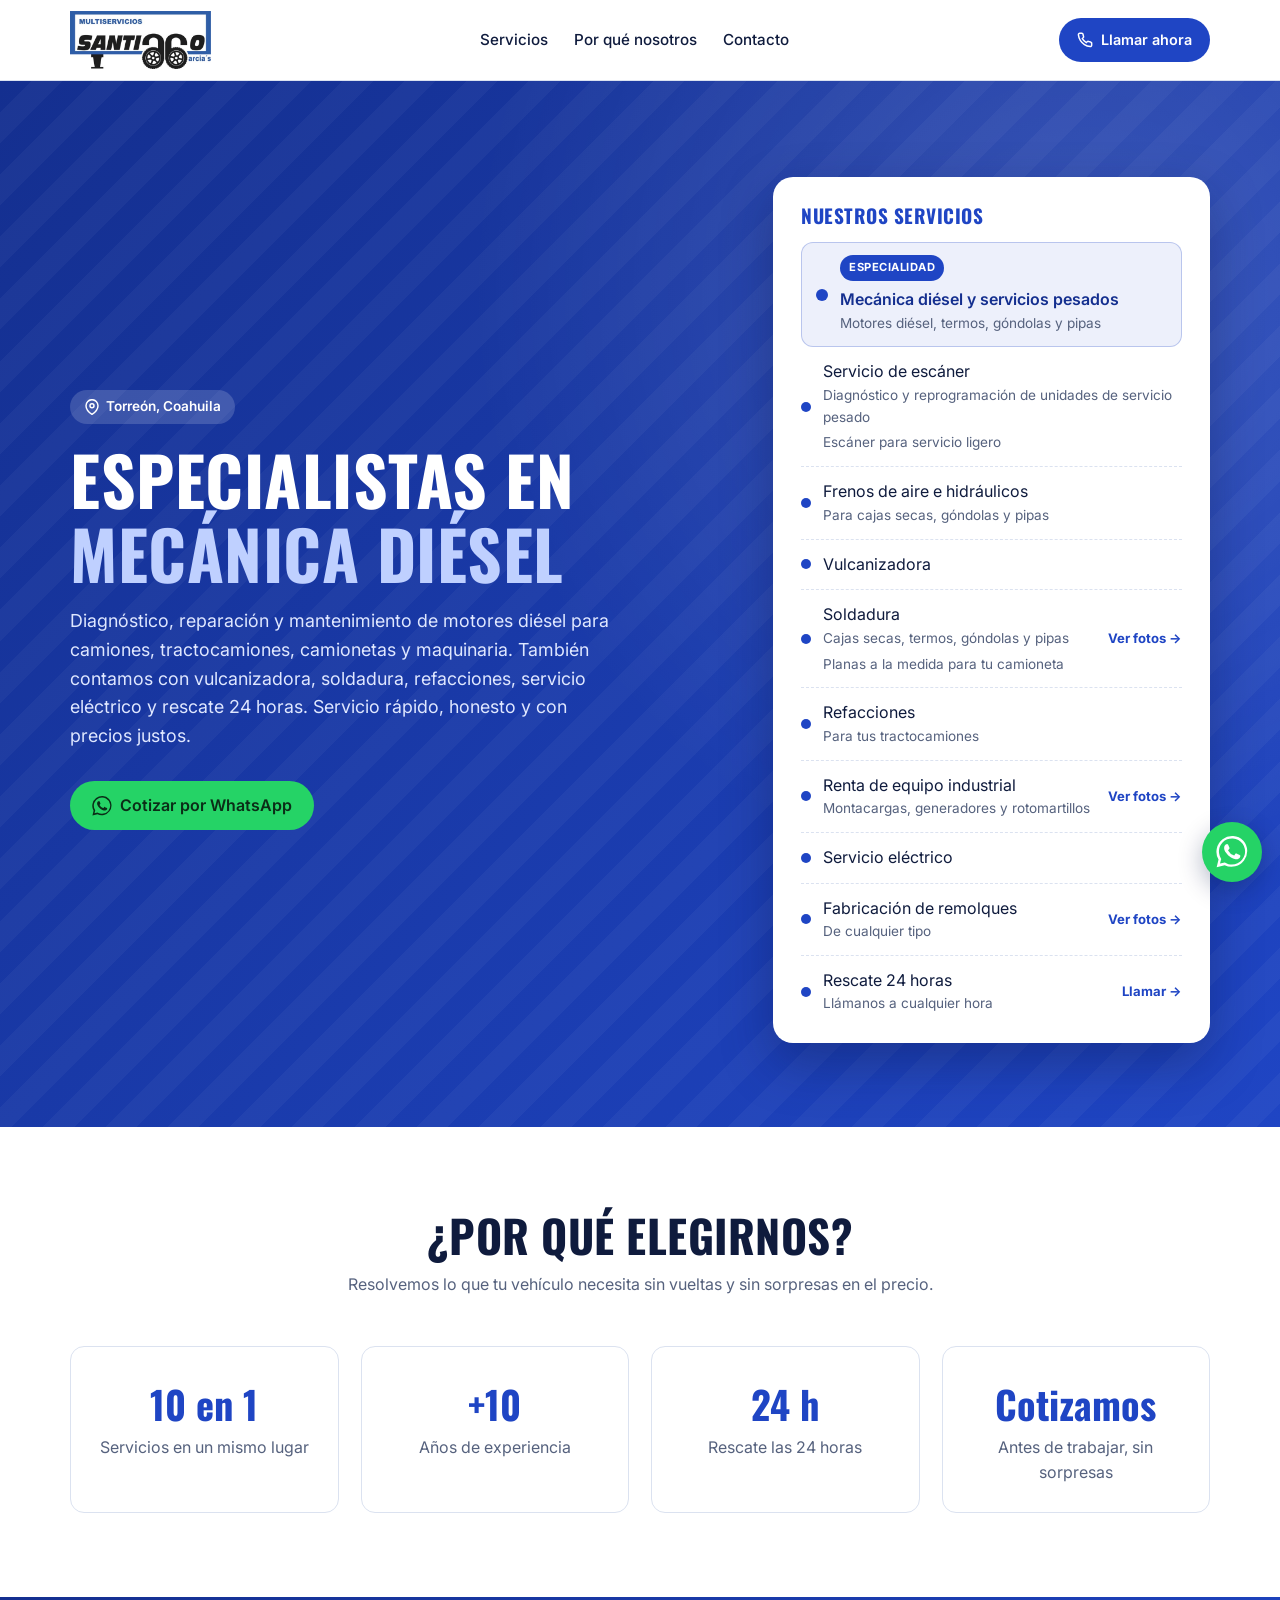
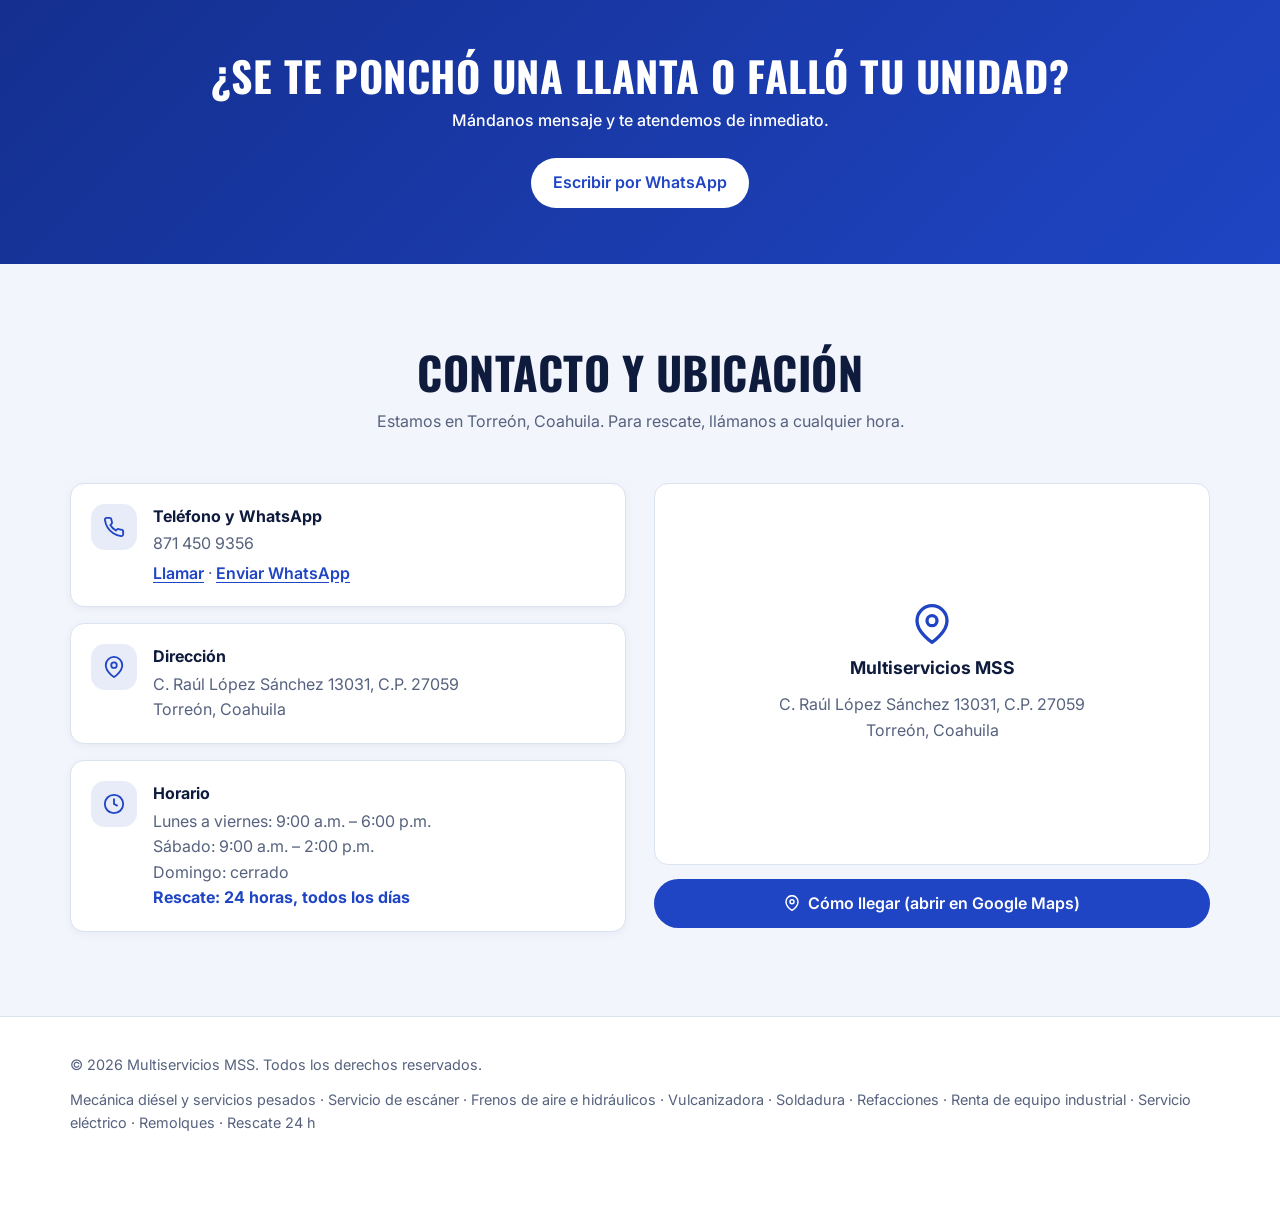
==== commit 3ac512b9: "Agregar servicio de frenos de aire e hidráulicos (cajas secas, góndolas y pipas) Co-Authored-By: Cla" ====
--- a/taller/index.html
+++ b/taller/index.html
@@ -5,7 +5,7 @@
   <meta name="viewport" content="width=device-width, initial-scale=1, viewport-fit=cover">
   <title>Multiservicios MSS | Mecánica Diésel, Vulcanizadora, Soldadura y Refacciones en Torreón</title>
   <meta name="description" content="Especialistas en mecánica diésel para camiones, tractocamiones, camionetas y maquinaria (termos, góndolas y pipas). También vulcanizadora, soldadura de cajas secas, termos, góndolas y pipas, planas a la medida para camioneta, refacciones para tractocamiones y renta de montacargas, generadores y rotomartillos industriales, servicio eléctrico, fabricación de remolques y rescate 24 horas en Torreón, Coahuila. Servicio rápido y precios justos. Llámanos o escríbenos por WhatsApp.">
-  <meta name="keywords" content="servicio de escáner, escáner diésel, escáner servicio pesado, reprogramación de unidades, escáner servicio ligero, diagnóstico computarizado, vulcanizadora, diésel y servicios pesados, soldadura, refacciones para tractocamiones, soldadura de cajas secas, soldadura de termos, góndolas y pipas, planas para camioneta, servicio a termos, góndolas, pipas, renta de montacargas, renta de generadores, renta de rotomartillos, servicio eléctrico, fabricación de remolques, rescate 24 horas, llantas, Torreón, Coahuila, Multiservicios MSS">
+  <meta name="keywords" content="servicio de escáner, escáner diésel, escáner servicio pesado, reprogramación de unidades, escáner servicio ligero, diagnóstico computarizado, frenos de aire, frenos hidráulicos, frenos para cajas secas, góndolas y pipas, vulcanizadora, diésel y servicios pesados, soldadura, refacciones para tractocamiones, soldadura de cajas secas, soldadura de termos, góndolas y pipas, planas para camioneta, servicio a termos, góndolas, pipas, renta de montacargas, renta de generadores, renta de rotomartillos, servicio eléctrico, fabricación de remolques, rescate 24 horas, llantas, Torreón, Coahuila, Multiservicios MSS">
   <meta name="robots" content="index, follow">
   <meta property="og:type" content="website">
   <meta property="og:image" content="logo.jpg">
@@ -41,6 +41,7 @@
       { "@type": "Offer", "itemOffered": { "@type": "Service", "name": "Mecánica diésel y servicios pesados" } },
       { "@type": "Offer", "itemOffered": { "@type": "Service", "name": "Escáner para diagnóstico y reprogramación de unidades de servicio pesado" } },
       { "@type": "Offer", "itemOffered": { "@type": "Service", "name": "Escáner para servicio ligero" } },
+      { "@type": "Offer", "itemOffered": { "@type": "Service", "name": "Servicio de frenos de aire e hidráulicos para cajas secas, góndolas y pipas" } },
       { "@type": "Offer", "itemOffered": { "@type": "Service", "name": "Servicio a termos, góndolas y pipas" } },
       { "@type": "Offer", "itemOffered": { "@type": "Service", "name": "Soldadura de cajas secas, termos, góndolas y pipas" } },
       { "@type": "Offer", "itemOffered": { "@type": "Service", "name": "Fabricación de planas a la medida para camioneta" } },
@@ -250,6 +251,7 @@
         <ul>
           <li class="featured"><span class="dot"></span> <span><em class="badge">Especialidad</em>Mecánica diésel y servicios pesados<small>Motores diésel, termos, góndolas y pipas</small></span></li>
           <li><span class="dot"></span> <span>Servicio de escáner<small>Diagnóstico y reprogramación de unidades de servicio pesado</small><small>Escáner para servicio ligero</small></span></li>
+          <li><span class="dot"></span> <span>Frenos de aire e hidráulicos<small>Para cajas secas, góndolas y pipas</small></span></li>
           <li><span class="dot"></span> Vulcanizadora</li>
           <li class="linked"><a href="soldadura.html"><span class="dot"></span> <span>Soldadura<small>Cajas secas, termos, góndolas y pipas</small><small>Planas a la medida para tu camioneta</small></span><span class="go">Ver fotos →</span></a></li>
           <li><span class="dot"></span> <span>Refacciones<small>Para tus tractocamiones</small></span></li>
@@ -269,7 +271,7 @@
         <p>Resolvemos lo que tu vehículo necesita sin vueltas y sin sorpresas en el precio.</p>
       </div>
       <div class="why">
-        <div><strong>9 en 1</strong><span>Servicios en un mismo lugar</span></div>
+        <div><strong>10 en 1</strong><span>Servicios en un mismo lugar</span></div>
         <div><strong>+10</strong><span>Años de experiencia</span></div>
         <div><strong>24 h</strong><span>Rescate las 24 horas</span></div>
         <div><strong>Cotizamos</strong><span>Antes de trabajar, sin sorpresas</span></div>
@@ -326,7 +328,7 @@
 <footer>
   <div class="wrap">
     <span>© <span id="year"></span> Multiservicios MSS. Todos los derechos reservados.</span>
-    <span>Mecánica diésel y servicios pesados · Servicio de escáner · Vulcanizadora · Soldadura · Refacciones · Renta de equipo industrial · Servicio eléctrico · Remolques · Rescate 24 h</span>
+    <span>Mecánica diésel y servicios pesados · Servicio de escáner · Frenos de aire e hidráulicos · Vulcanizadora · Soldadura · Refacciones · Renta de equipo industrial · Servicio eléctrico · Remolques · Rescate 24 h</span>
   </div>
 </footer>
 
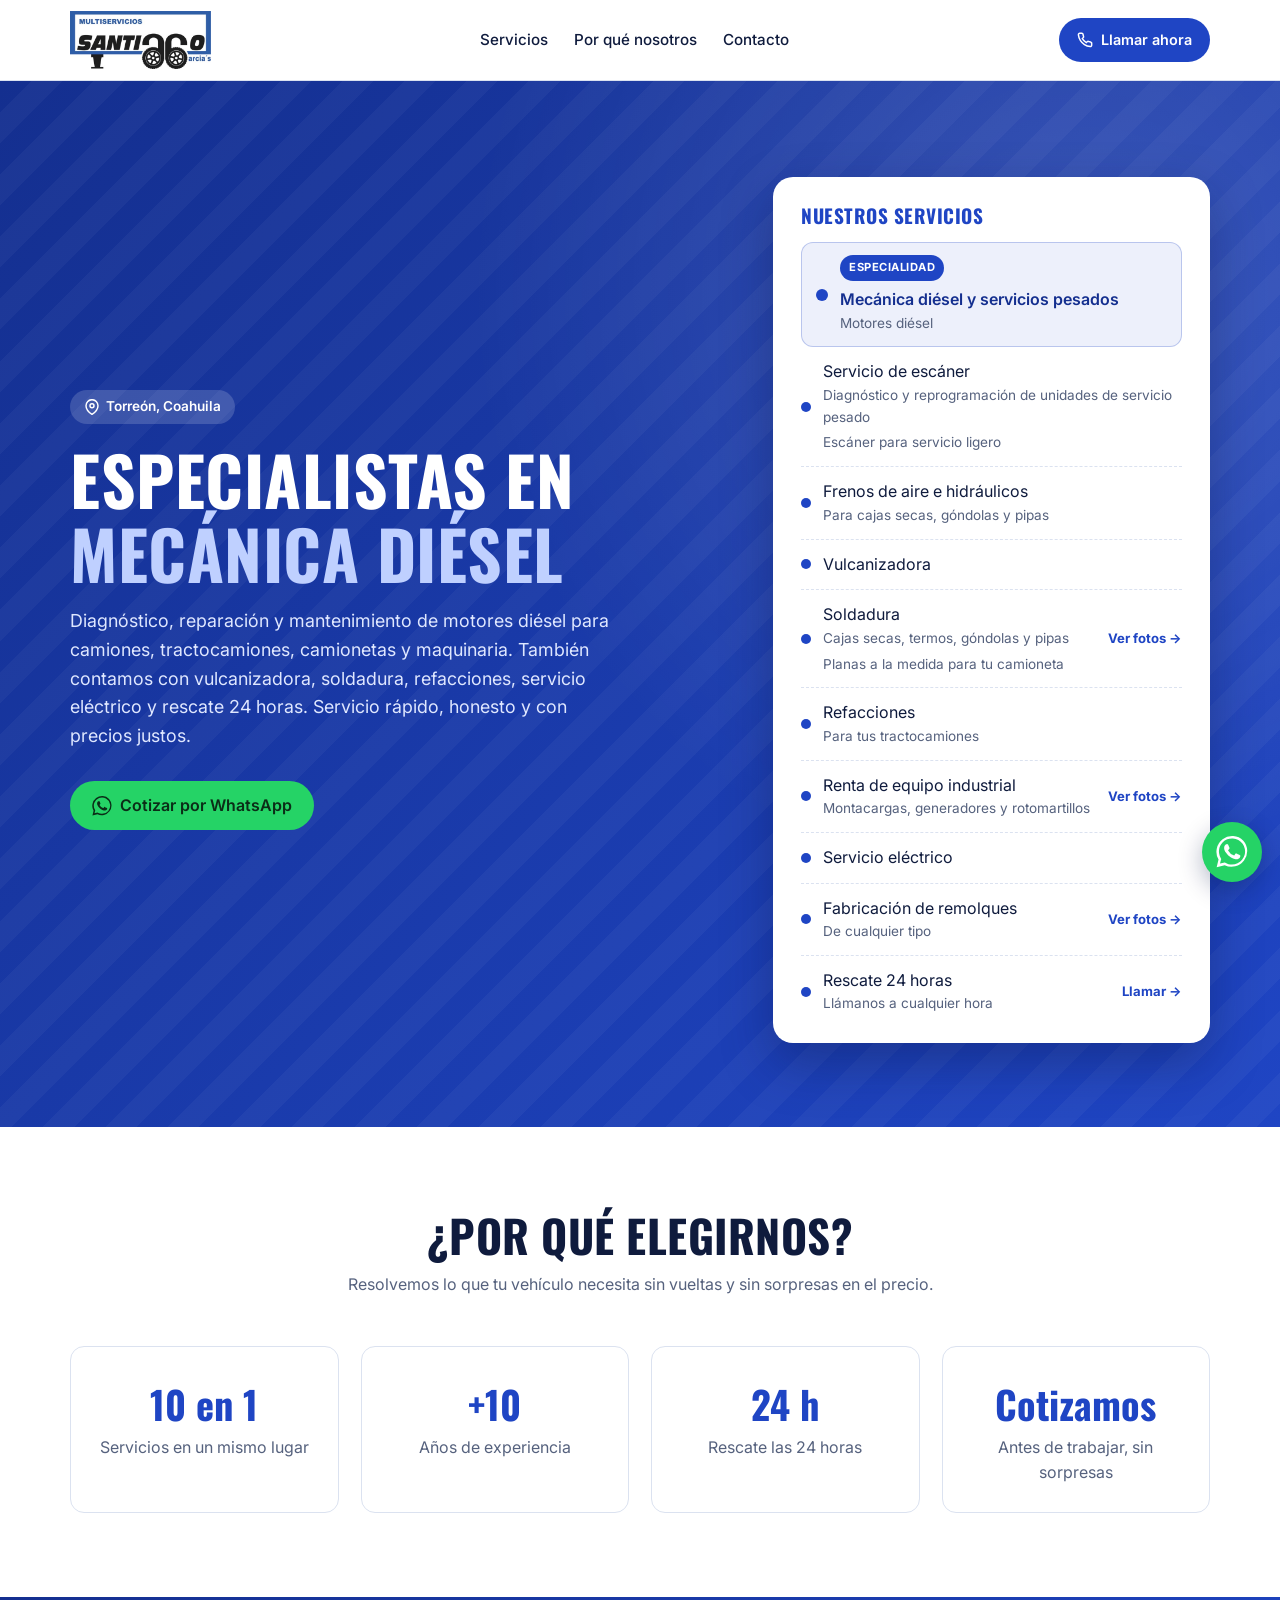
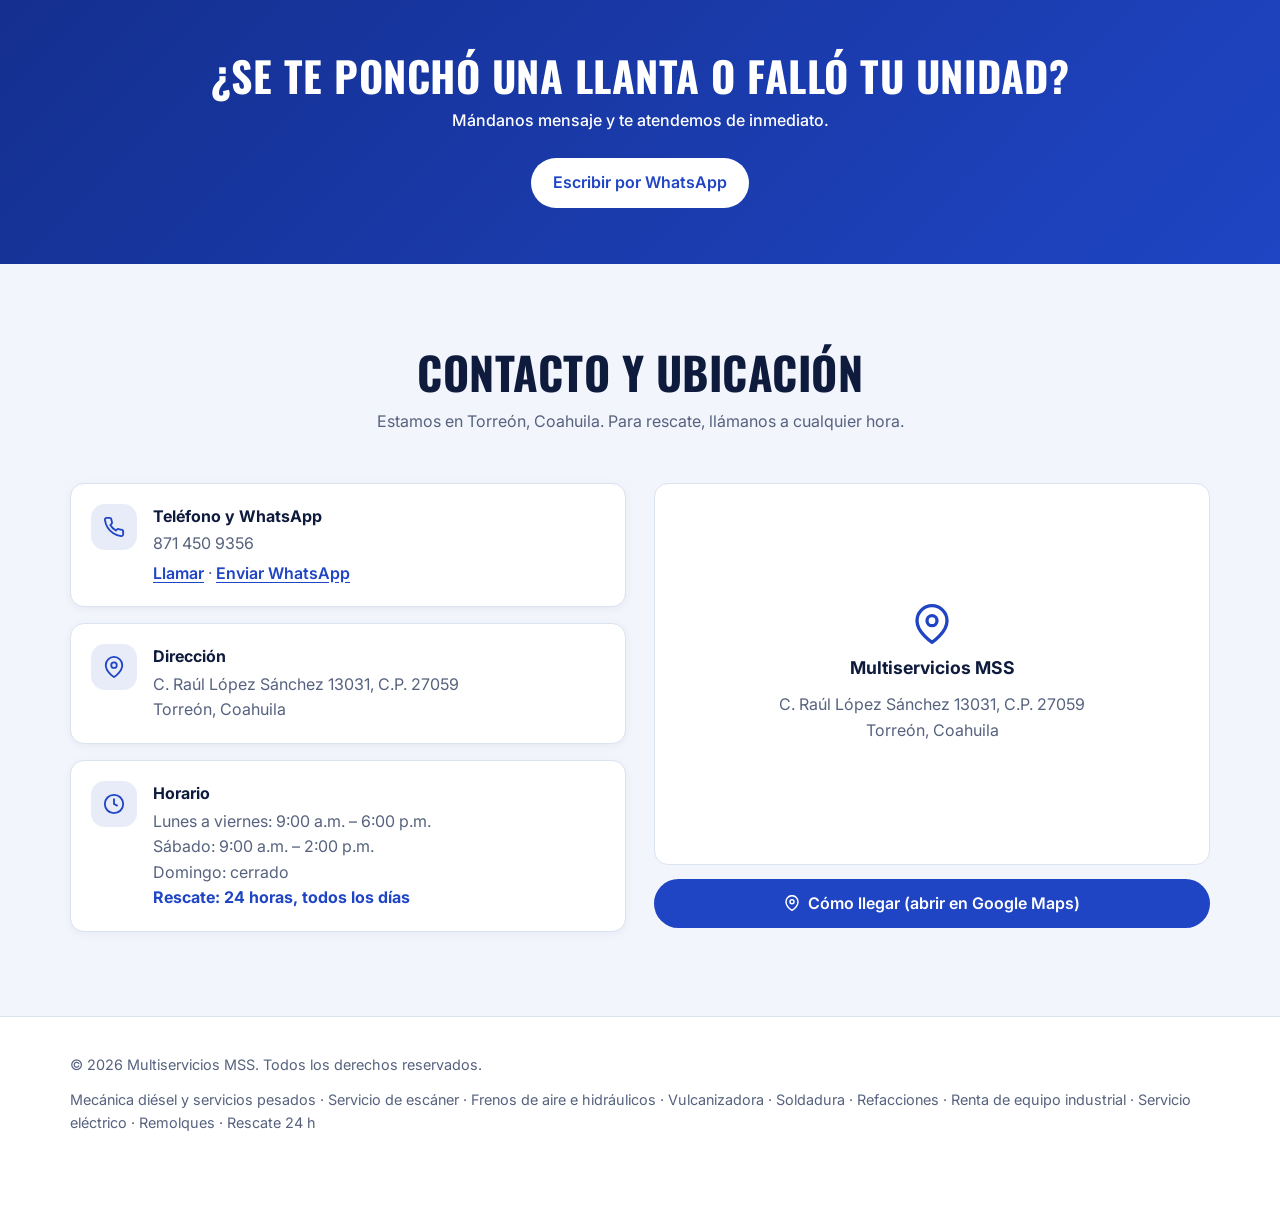
==== commit 053cc15c: "Mecánica diésel: quitar termos, góndolas y pipas (quedan en Soldadura) Co-Authored-By: Claude Opus 5" ====
--- a/taller/index.html
+++ b/taller/index.html
@@ -4,8 +4,8 @@
   <meta charset="utf-8">
   <meta name="viewport" content="width=device-width, initial-scale=1, viewport-fit=cover">
   <title>Multiservicios MSS | Mecánica Diésel, Vulcanizadora, Soldadura y Refacciones en Torreón</title>
-  <meta name="description" content="Especialistas en mecánica diésel para camiones, tractocamiones, camionetas y maquinaria (termos, góndolas y pipas). También vulcanizadora, soldadura de cajas secas, termos, góndolas y pipas, planas a la medida para camioneta, refacciones para tractocamiones y renta de montacargas, generadores y rotomartillos industriales, servicio eléctrico, fabricación de remolques y rescate 24 horas en Torreón, Coahuila. Servicio rápido y precios justos. Llámanos o escríbenos por WhatsApp.">
-  <meta name="keywords" content="servicio de escáner, escáner diésel, escáner servicio pesado, reprogramación de unidades, escáner servicio ligero, diagnóstico computarizado, frenos de aire, frenos hidráulicos, frenos para cajas secas, góndolas y pipas, vulcanizadora, diésel y servicios pesados, soldadura, refacciones para tractocamiones, soldadura de cajas secas, soldadura de termos, góndolas y pipas, planas para camioneta, servicio a termos, góndolas, pipas, renta de montacargas, renta de generadores, renta de rotomartillos, servicio eléctrico, fabricación de remolques, rescate 24 horas, llantas, Torreón, Coahuila, Multiservicios MSS">
+  <meta name="description" content="Especialistas en mecánica diésel para camiones, tractocamiones, camionetas y maquinaria. También vulcanizadora, soldadura de cajas secas, termos, góndolas y pipas, planas a la medida para camioneta, refacciones para tractocamiones y renta de montacargas, generadores y rotomartillos industriales, servicio eléctrico, fabricación de remolques y rescate 24 horas en Torreón, Coahuila. Servicio rápido y precios justos. Llámanos o escríbenos por WhatsApp.">
+  <meta name="keywords" content="servicio de escáner, escáner diésel, escáner servicio pesado, reprogramación de unidades, escáner servicio ligero, diagnóstico computarizado, frenos de aire, frenos hidráulicos, frenos para cajas secas, góndolas y pipas, vulcanizadora, diésel y servicios pesados, soldadura, refacciones para tractocamiones, soldadura de cajas secas, soldadura de termos, góndolas y pipas, planas para camioneta, renta de montacargas, renta de generadores, renta de rotomartillos, servicio eléctrico, fabricación de remolques, rescate 24 horas, llantas, Torreón, Coahuila, Multiservicios MSS">
   <meta name="robots" content="index, follow">
   <meta property="og:type" content="website">
   <meta property="og:image" content="logo.jpg">
@@ -42,7 +42,6 @@
       { "@type": "Offer", "itemOffered": { "@type": "Service", "name": "Escáner para diagnóstico y reprogramación de unidades de servicio pesado" } },
       { "@type": "Offer", "itemOffered": { "@type": "Service", "name": "Escáner para servicio ligero" } },
       { "@type": "Offer", "itemOffered": { "@type": "Service", "name": "Servicio de frenos de aire e hidráulicos para cajas secas, góndolas y pipas" } },
-      { "@type": "Offer", "itemOffered": { "@type": "Service", "name": "Servicio a termos, góndolas y pipas" } },
       { "@type": "Offer", "itemOffered": { "@type": "Service", "name": "Soldadura de cajas secas, termos, góndolas y pipas" } },
       { "@type": "Offer", "itemOffered": { "@type": "Service", "name": "Fabricación de planas a la medida para camioneta" } },
       { "@type": "Offer", "itemOffered": { "@type": "Service", "name": "Refacciones para tractocamiones" } },
@@ -249,7 +248,7 @@
       <div class="hero-card" id="servicios">
         <h2>Nuestros servicios</h2>
         <ul>
-          <li class="featured"><span class="dot"></span> <span><em class="badge">Especialidad</em>Mecánica diésel y servicios pesados<small>Motores diésel, termos, góndolas y pipas</small></span></li>
+          <li class="featured"><span class="dot"></span> <span><em class="badge">Especialidad</em>Mecánica diésel y servicios pesados<small>Motores diésel</small></span></li>
           <li><span class="dot"></span> <span>Servicio de escáner<small>Diagnóstico y reprogramación de unidades de servicio pesado</small><small>Escáner para servicio ligero</small></span></li>
           <li><span class="dot"></span> <span>Frenos de aire e hidráulicos<small>Para cajas secas, góndolas y pipas</small></span></li>
           <li><span class="dot"></span> Vulcanizadora</li>
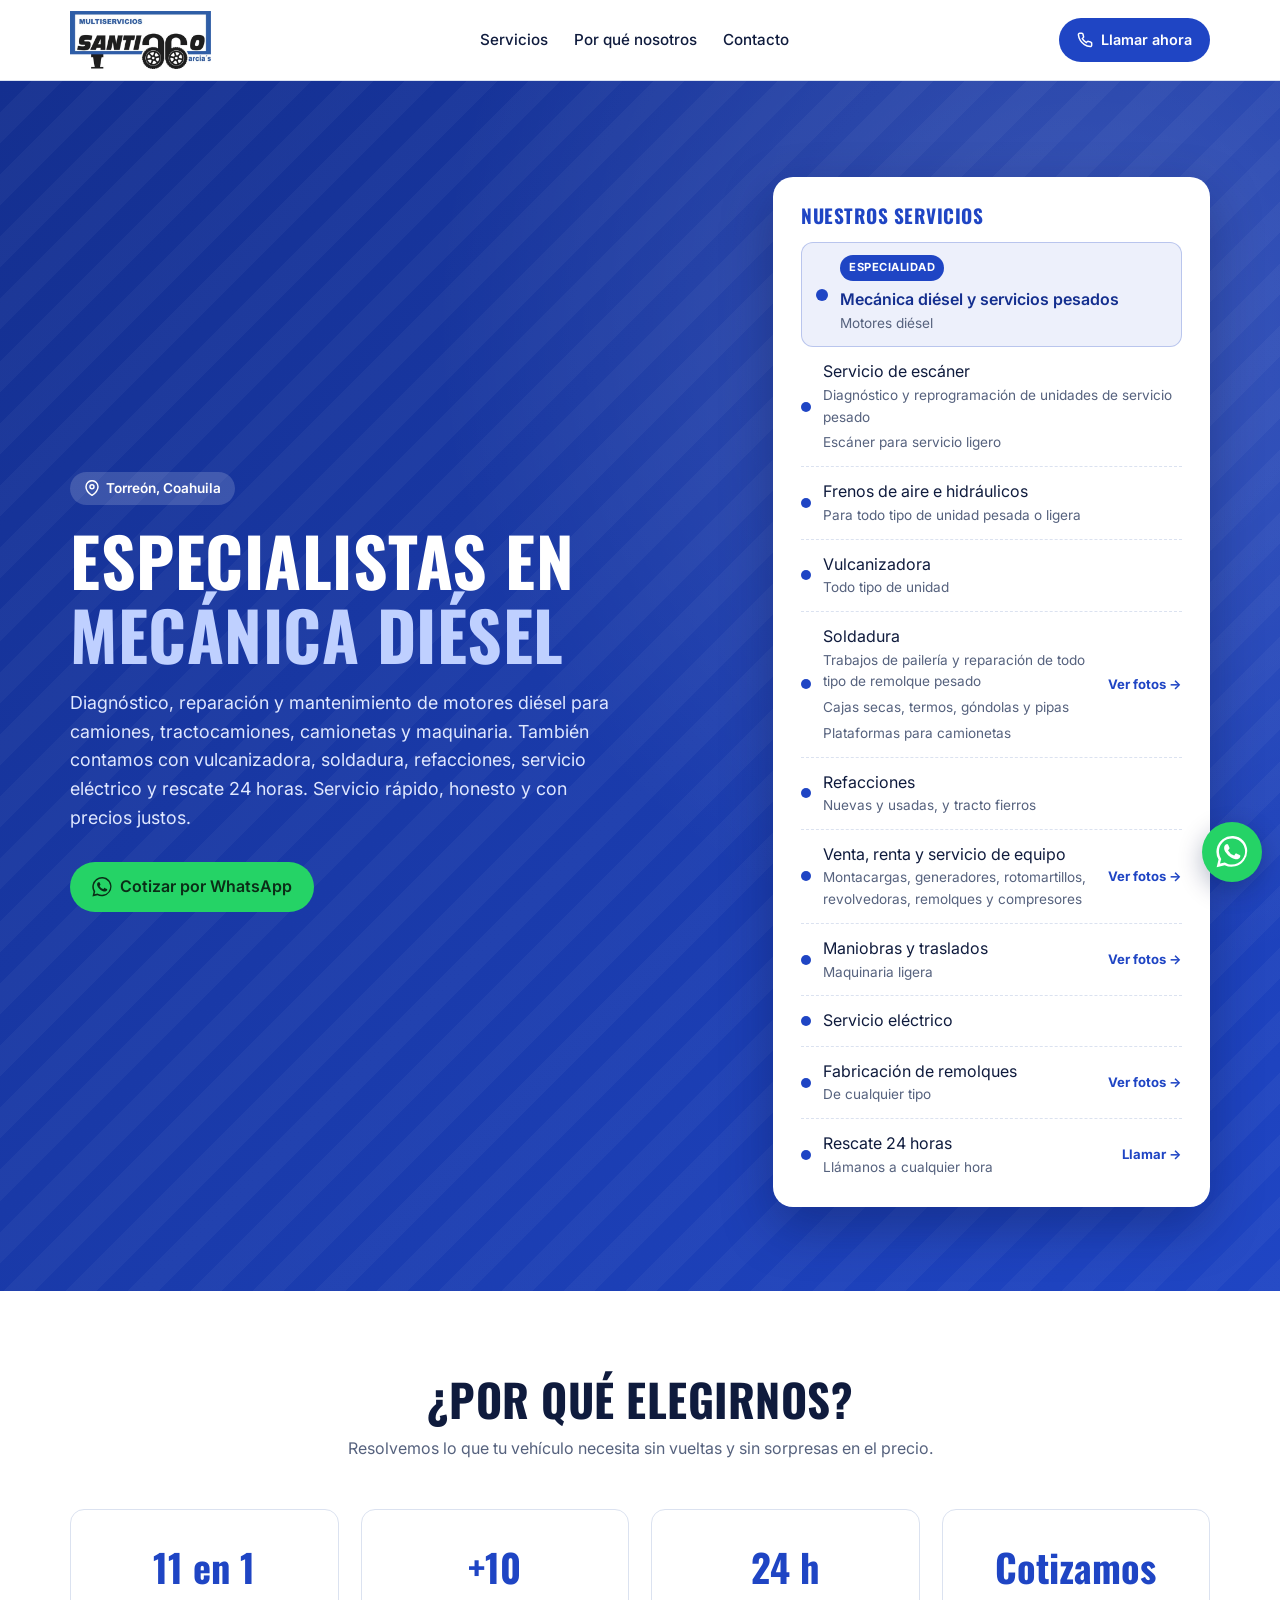
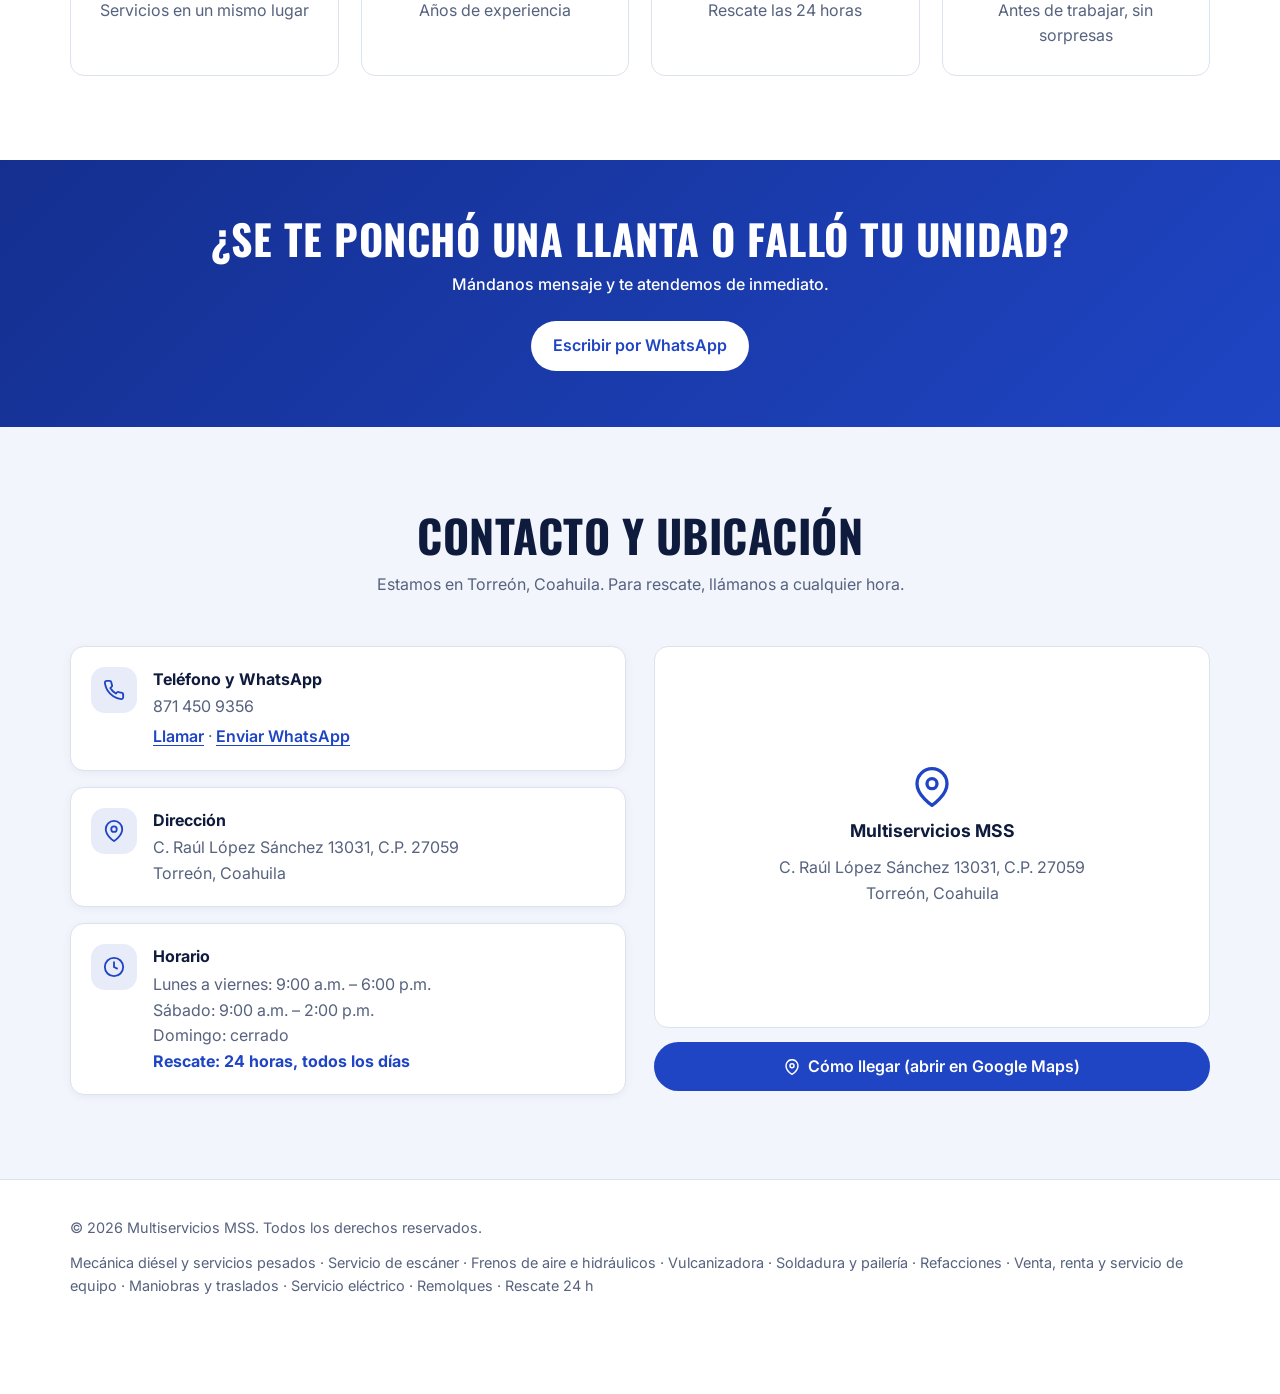
==== commit 064cc3a1: "Soldadura: regresar cajas secas, termos, góndolas y pipas Co-Authored-By: Claude Opus 5.5 <noreply@a" ====
--- a/taller/index.html
+++ b/taller/index.html
@@ -4,8 +4,8 @@
   <meta charset="utf-8">
   <meta name="viewport" content="width=device-width, initial-scale=1, viewport-fit=cover">
   <title>Multiservicios MSS | Mecánica Diésel, Vulcanizadora, Soldadura y Refacciones en Torreón</title>
-  <meta name="description" content="Especialistas en mecánica diésel para camiones, tractocamiones, camionetas y maquinaria. También vulcanizadora, soldadura de cajas secas, termos, góndolas y pipas, planas a la medida para camioneta, refacciones para tractocamiones y renta de montacargas, generadores y rotomartillos industriales, servicio eléctrico, fabricación de remolques y rescate 24 horas en Torreón, Coahuila. Servicio rápido y precios justos. Llámanos o escríbenos por WhatsApp.">
-  <meta name="keywords" content="servicio de escáner, escáner diésel, escáner servicio pesado, reprogramación de unidades, escáner servicio ligero, diagnóstico computarizado, frenos de aire, frenos hidráulicos, frenos para cajas secas, góndolas y pipas, vulcanizadora, diésel y servicios pesados, soldadura, refacciones para tractocamiones, soldadura de cajas secas, soldadura de termos, góndolas y pipas, planas para camioneta, renta de montacargas, renta de generadores, renta de rotomartillos, servicio eléctrico, fabricación de remolques, rescate 24 horas, llantas, Torreón, Coahuila, Multiservicios MSS">
+  <meta name="description" content="Especialistas en mecánica diésel para camiones, tractocamiones, camionetas y maquinaria en Torreón, Coahuila. También frenos de aire e hidráulicos, vulcanizadora, soldadura y pailería de cajas secas, termos, góndolas y pipas, refacciones nuevas y usadas, venta, renta y servicio de montacargas, generadores, revolvedoras y compresores, maniobras y traslados, servicio eléctrico, fabricación de remolques y rescate 24 horas. Llámanos o escríbenos por WhatsApp.">
+  <meta name="keywords" content="mecánica diésel, servicio de escáner, escáner diésel, reprogramación de unidades, escáner servicio ligero, frenos de aire, frenos hidráulicos, vulcanizadora, soldadura, pailería, reparación de remolques, soldadura de cajas secas, termos, góndolas y pipas, plataformas para camionetas, refacciones nuevas y usadas, tracto fierros, venta y renta de montacargas, renta de generadores, renta de rotomartillos, renta de revolvedoras, renta de compresores, maniobras y traslados, traslado de maquinaria, servicio eléctrico, fabricación de remolques, rescate 24 horas, Torreón, Coahuila, Multiservicios MSS">
   <meta name="robots" content="index, follow">
   <meta property="og:type" content="website">
   <meta property="og:image" content="logo.jpg">
@@ -37,17 +37,22 @@
       { "@type": "OpeningHoursSpecification", "dayOfWeek": "Saturday", "opens": "09:00", "closes": "14:00" }
     ],
     "makesOffer": [
-      { "@type": "Offer", "itemOffered": { "@type": "Service", "name": "Vulcanizadora" } },
       { "@type": "Offer", "itemOffered": { "@type": "Service", "name": "Mecánica diésel y servicios pesados" } },
       { "@type": "Offer", "itemOffered": { "@type": "Service", "name": "Escáner para diagnóstico y reprogramación de unidades de servicio pesado" } },
       { "@type": "Offer", "itemOffered": { "@type": "Service", "name": "Escáner para servicio ligero" } },
-      { "@type": "Offer", "itemOffered": { "@type": "Service", "name": "Servicio de frenos de aire e hidráulicos para cajas secas, góndolas y pipas" } },
+      { "@type": "Offer", "itemOffered": { "@type": "Service", "name": "Frenos de aire e hidráulicos para todo tipo de unidad pesada o ligera" } },
+      { "@type": "Offer", "itemOffered": { "@type": "Service", "name": "Vulcanizadora para todo tipo de unidad" } },
+      { "@type": "Offer", "itemOffered": { "@type": "Service", "name": "Soldadura y pailería: reparación de todo tipo de remolque pesado" } },
       { "@type": "Offer", "itemOffered": { "@type": "Service", "name": "Soldadura de cajas secas, termos, góndolas y pipas" } },
-      { "@type": "Offer", "itemOffered": { "@type": "Service", "name": "Fabricación de planas a la medida para camioneta" } },
-      { "@type": "Offer", "itemOffered": { "@type": "Service", "name": "Refacciones para tractocamiones" } },
-      { "@type": "Offer", "itemOffered": { "@type": "Service", "name": "Renta de montacargas" } },
-      { "@type": "Offer", "itemOffered": { "@type": "Service", "name": "Renta de generadores" } },
-      { "@type": "Offer", "itemOffered": { "@type": "Service", "name": "Renta de rotomartillos industriales" } },
+      { "@type": "Offer", "itemOffered": { "@type": "Service", "name": "Plataformas para camionetas" } },
+      { "@type": "Offer", "itemOffered": { "@type": "Service", "name": "Refacciones nuevas y usadas, y tracto fierros" } },
+      { "@type": "Offer", "itemOffered": { "@type": "Service", "name": "Venta, renta y servicio de montacargas" } },
+      { "@type": "Offer", "itemOffered": { "@type": "Service", "name": "Venta, renta y servicio de generadores" } },
+      { "@type": "Offer", "itemOffered": { "@type": "Service", "name": "Venta, renta y servicio de rotomartillos" } },
+      { "@type": "Offer", "itemOffered": { "@type": "Service", "name": "Venta, renta y servicio de revolvedoras" } },
+      { "@type": "Offer", "itemOffered": { "@type": "Service", "name": "Venta, renta y servicio de remolques" } },
+      { "@type": "Offer", "itemOffered": { "@type": "Service", "name": "Venta, renta y servicio de compresores" } },
+      { "@type": "Offer", "itemOffered": { "@type": "Service", "name": "Maniobras y traslados de maquinaria ligera" } },
       { "@type": "Offer", "itemOffered": { "@type": "Service", "name": "Servicio eléctrico" } },
       { "@type": "Offer", "itemOffered": { "@type": "Service", "name": "Fabricación de remolques" } },
       { "@type": "Offer", "itemOffered": { "@type": "Service", "name": "Rescate 24 horas" } }
@@ -250,11 +255,12 @@
         <ul>
           <li class="featured"><span class="dot"></span> <span><em class="badge">Especialidad</em>Mecánica diésel y servicios pesados<small>Motores diésel</small></span></li>
           <li><span class="dot"></span> <span>Servicio de escáner<small>Diagnóstico y reprogramación de unidades de servicio pesado</small><small>Escáner para servicio ligero</small></span></li>
-          <li><span class="dot"></span> <span>Frenos de aire e hidráulicos<small>Para cajas secas, góndolas y pipas</small></span></li>
-          <li><span class="dot"></span> Vulcanizadora</li>
-          <li class="linked"><a href="soldadura.html"><span class="dot"></span> <span>Soldadura<small>Cajas secas, termos, góndolas y pipas</small><small>Planas a la medida para tu camioneta</small></span><span class="go">Ver fotos →</span></a></li>
-          <li><span class="dot"></span> <span>Refacciones<small>Para tus tractocamiones</small></span></li>
-          <li class="linked"><a href="renta.html"><span class="dot"></span> <span>Renta de equipo industrial<small>Montacargas, generadores y rotomartillos</small></span><span class="go">Ver fotos →</span></a></li>
+          <li><span class="dot"></span> <span>Frenos de aire e hidráulicos<small>Para todo tipo de unidad pesada o ligera</small></span></li>
+          <li><span class="dot"></span> <span>Vulcanizadora<small>Todo tipo de unidad</small></span></li>
+          <li class="linked"><a href="soldadura.html"><span class="dot"></span> <span>Soldadura<small>Trabajos de pailería y reparación de todo tipo de remolque pesado</small><small>Cajas secas, termos, góndolas y pipas</small><small>Plataformas para camionetas</small></span><span class="go">Ver fotos →</span></a></li>
+          <li><span class="dot"></span> <span>Refacciones<small>Nuevas y usadas, y tracto fierros</small></span></li>
+          <li class="linked"><a href="renta.html"><span class="dot"></span> <span>Venta, renta y servicio de equipo<small>Montacargas, generadores, rotomartillos, revolvedoras, remolques y compresores</small></span><span class="go">Ver fotos →</span></a></li>
+          <li class="linked"><a href="maniobras.html"><span class="dot"></span> <span>Maniobras y traslados<small>Maquinaria ligera</small></span><span class="go">Ver fotos →</span></a></li>
           <li><span class="dot"></span> Servicio eléctrico</li>
           <li class="linked"><a href="remolques.html"><span class="dot"></span> <span>Fabricación de remolques<small>De cualquier tipo</small></span><span class="go">Ver fotos →</span></a></li>
           <li class="linked"><a href="tel:+528714509356"><span class="dot"></span> <span>Rescate 24 horas<small>Llámanos a cualquier hora</small></span><span class="go">Llamar →</span></a></li>
@@ -270,7 +276,7 @@
         <p>Resolvemos lo que tu vehículo necesita sin vueltas y sin sorpresas en el precio.</p>
       </div>
       <div class="why">
-        <div><strong>10 en 1</strong><span>Servicios en un mismo lugar</span></div>
+        <div><strong>11 en 1</strong><span>Servicios en un mismo lugar</span></div>
         <div><strong>+10</strong><span>Años de experiencia</span></div>
         <div><strong>24 h</strong><span>Rescate las 24 horas</span></div>
         <div><strong>Cotizamos</strong><span>Antes de trabajar, sin sorpresas</span></div>
@@ -327,7 +333,7 @@
 <footer>
   <div class="wrap">
     <span>© <span id="year"></span> Multiservicios MSS. Todos los derechos reservados.</span>
-    <span>Mecánica diésel y servicios pesados · Servicio de escáner · Frenos de aire e hidráulicos · Vulcanizadora · Soldadura · Refacciones · Renta de equipo industrial · Servicio eléctrico · Remolques · Rescate 24 h</span>
+    <span>Mecánica diésel y servicios pesados · Servicio de escáner · Frenos de aire e hidráulicos · Vulcanizadora · Soldadura y pailería · Refacciones · Venta, renta y servicio de equipo · Maniobras y traslados · Servicio eléctrico · Remolques · Rescate 24 h</span>
   </div>
 </footer>
 
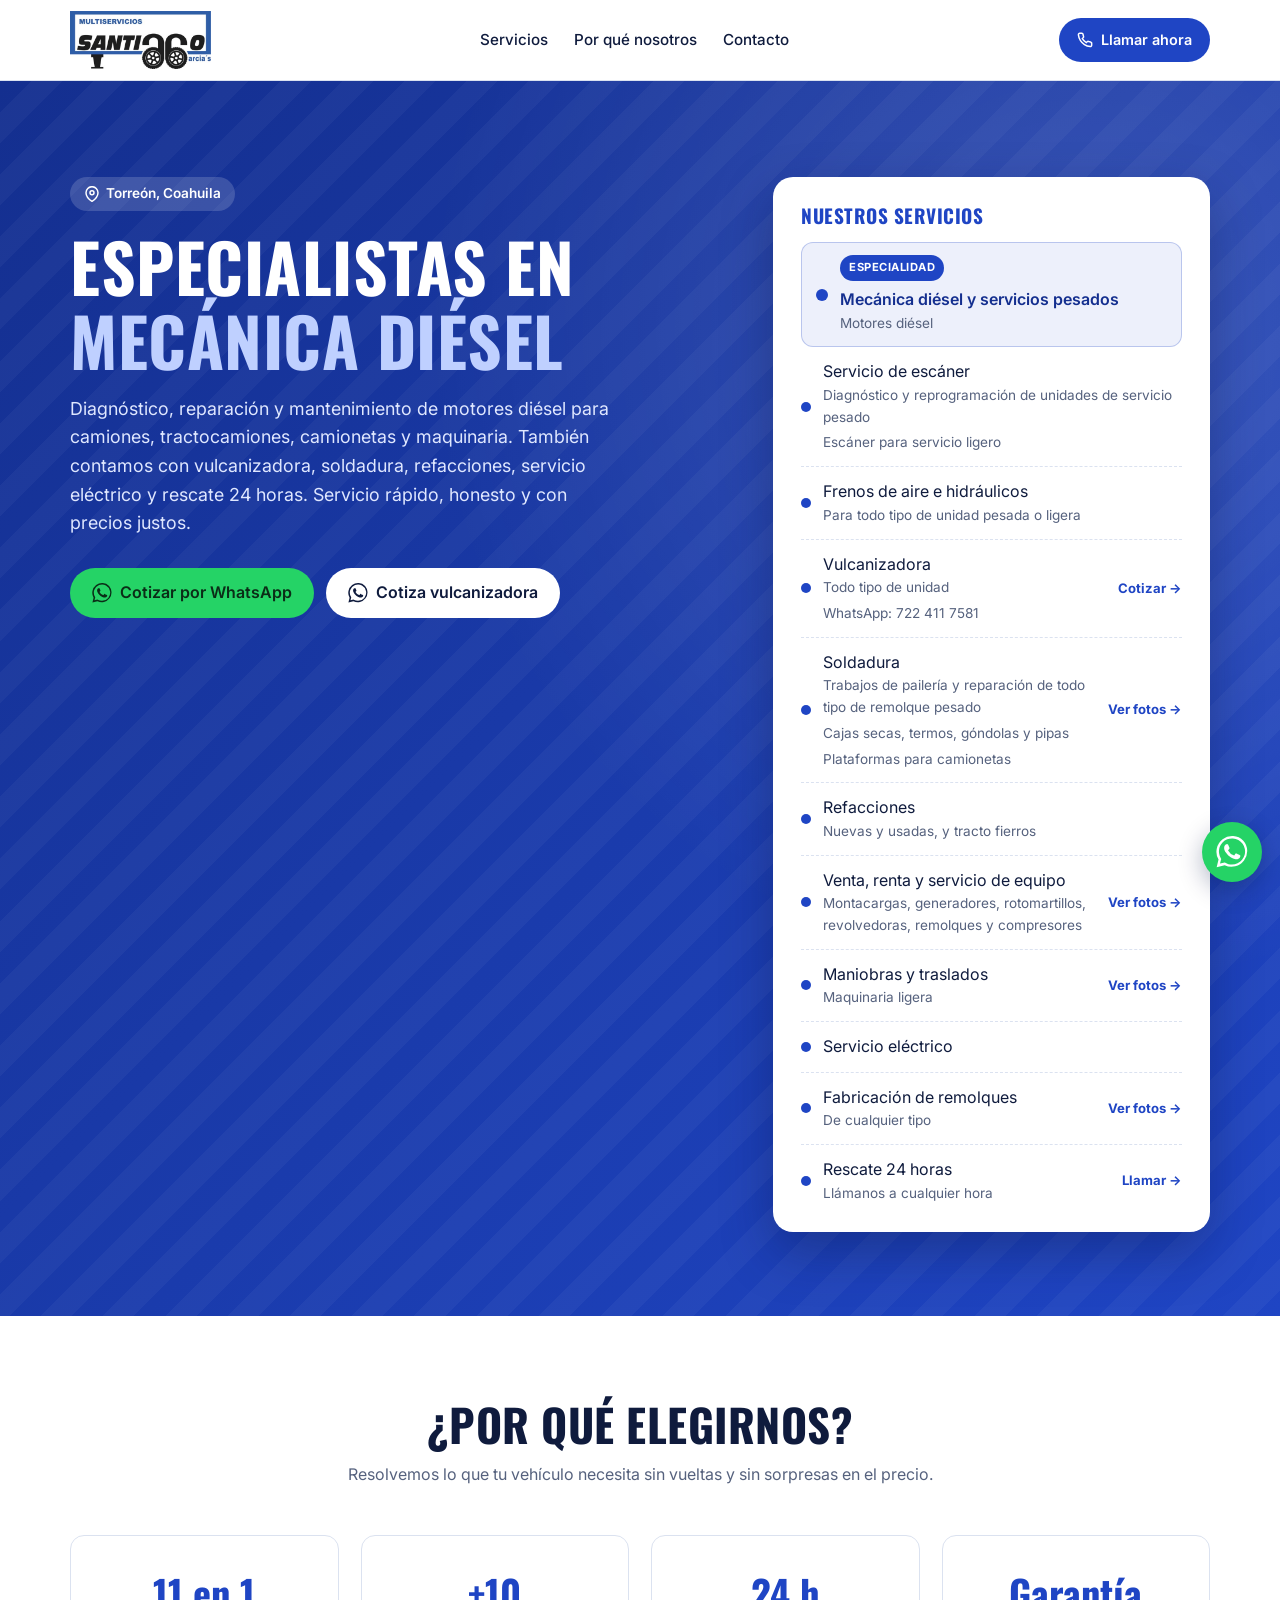
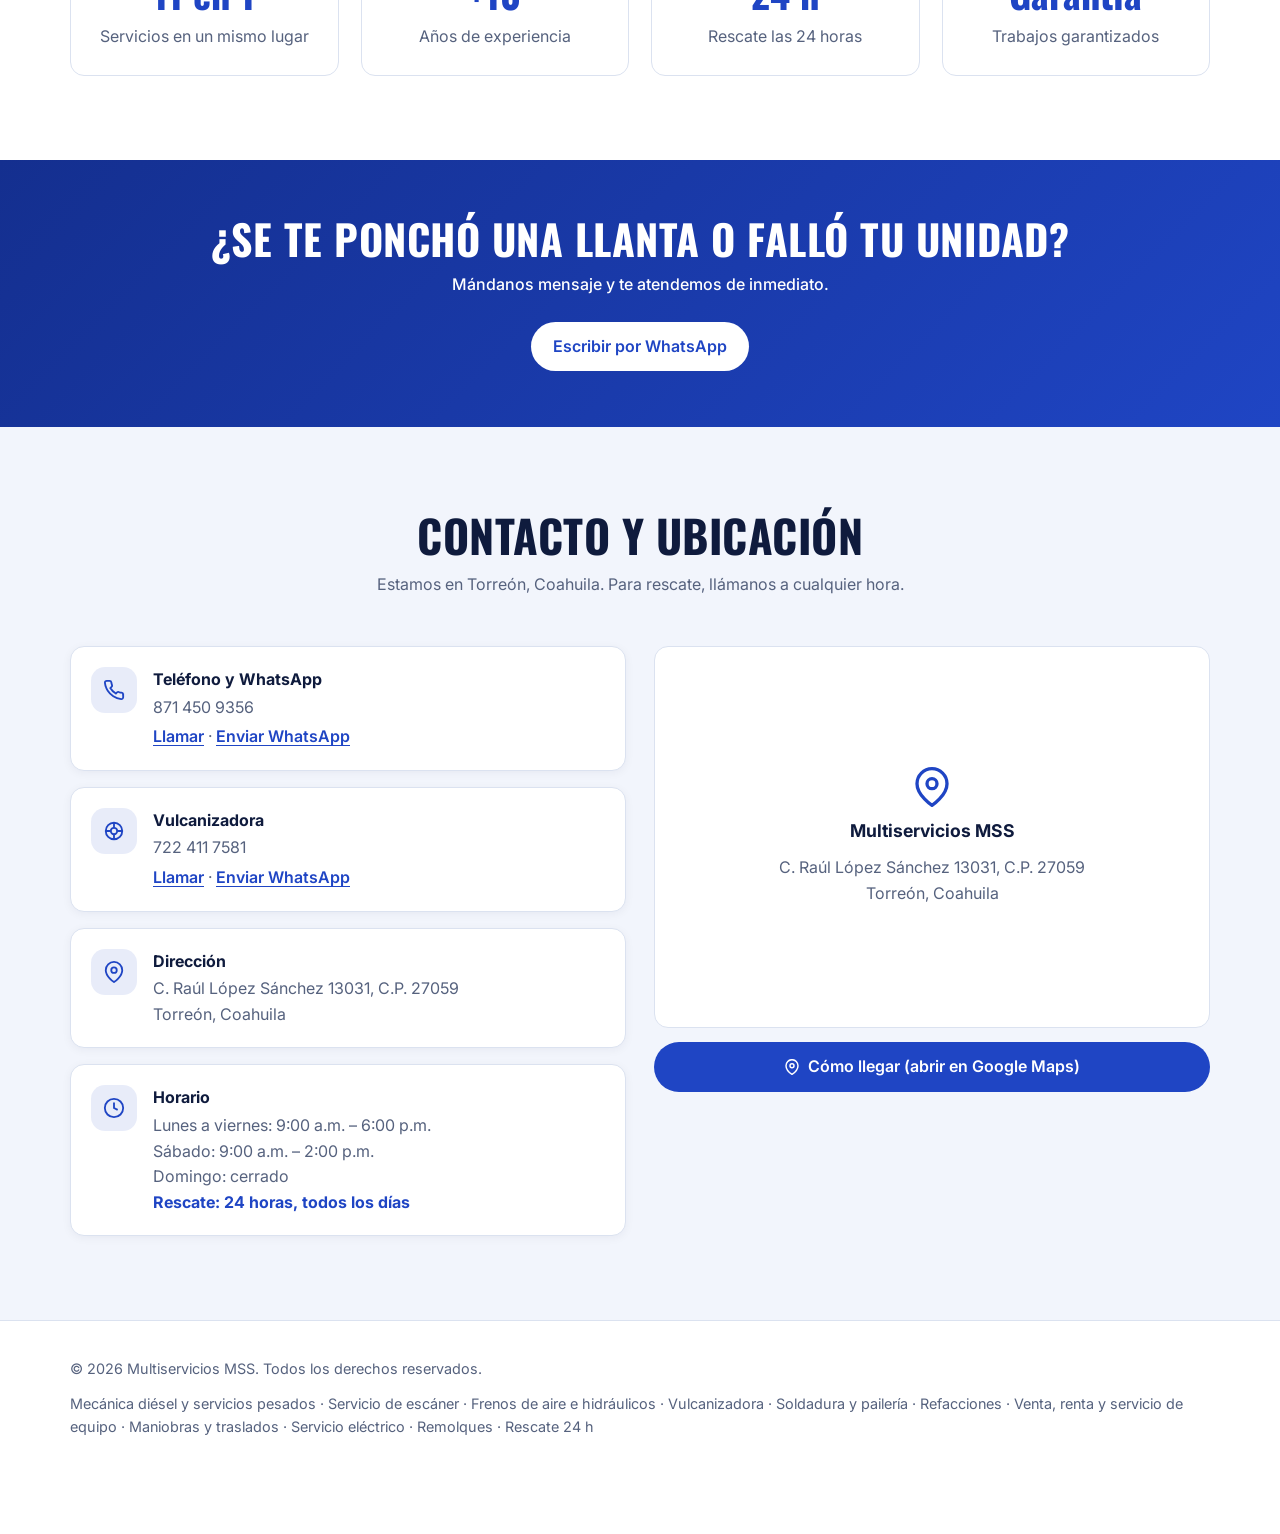
==== commit c8067231: "Agregar número de la vulcanizadora (722 411 7581) y cambiar Cotizamos por Trabajos garantizados - Bo" ====
--- a/taller/index.html
+++ b/taller/index.html
@@ -94,6 +94,7 @@
     .btn-accent { background: var(--accent); color: #fff; }
     .btn-ghost { border: 1.5px solid var(--line); }
     .btn-wa { background: var(--wa); color: #0b2d17; }
+    .btn-light { background: #fff; color: var(--text); }
     .nav .btn { padding: 10px 18px; font-size: .9rem; }
     .burger { display: none; place-content: center; gap: 5px; width: 44px; height: 44px; margin-right: -8px; background: none; border: 0; border-radius: 10px; cursor: pointer; }
     .burger span { display: block; width: 22px; height: 2px; border-radius: 2px; background: var(--text); transition: transform 200ms var(--ease-out), opacity 150ms; }
@@ -107,7 +108,7 @@
       radial-gradient(circle at 85% 20%, rgba(255,255,255,.14), transparent 45%),
       repeating-linear-gradient(135deg, transparent 0 22px, rgba(255,255,255,.035) 22px 44px),
       linear-gradient(135deg, var(--accent-dark), var(--accent)); }
-    .hero-grid { display: grid; grid-template-columns: 1.2fr .8fr; gap: 48px; align-items: center; }
+    .hero-grid { display: grid; grid-template-columns: 1.2fr .8fr; gap: 48px; align-items: start; }
     .tag { display: inline-flex; align-items: center; gap: 6px; padding: 6px 14px; border-radius: 999px; background: rgba(255,255,255,.16); color: #fff; font-size: .85rem; font-weight: 600; margin-bottom: 18px; }
     .hero h1 { font-size: clamp(2.4rem, 6vw, 4.2rem); margin-bottom: 18px; }
     .hero h1 span { color: #bfd0ff; }
@@ -248,6 +249,10 @@
             <svg width="20" height="20" viewBox="0 0 24 24" fill="currentColor"><path d="M20.5 3.5A11.8 11.8 0 0 0 1.9 17.7L.5 23.5l6-1.6A11.8 11.8 0 0 0 20.5 3.5zM12 21.4c-1.8 0-3.5-.5-5-1.4l-.4-.2-3.6.9.9-3.5-.2-.4A9.8 9.8 0 1 1 12 21.4zm5.4-7.3c-.3-.1-1.8-.9-2-1-.3-.1-.5-.1-.7.1l-.9 1.2c-.2.2-.3.2-.6.1a8 8 0 0 1-4-3.5c-.3-.5.3-.5.9-1.6.1-.2 0-.4 0-.5l-.9-2.2c-.2-.6-.5-.5-.7-.5h-.6c-.2 0-.5.1-.8.4-.3.3-1 1-1 2.5s1.1 2.9 1.2 3.1c.1.2 2.1 3.2 5.1 4.5 1.9.8 2.6.9 3.6.7.6-.1 1.8-.7 2-1.4.3-.7.3-1.3.2-1.4l-.8-.5z"/></svg>
             Cotizar por WhatsApp
           </a>
+          <a class="btn btn-light" href="https://wa.me/527224117581?text=Hola%2C%20me%20interesa%3A%20Vulcanizadora" target="_blank" rel="noopener" aria-label="Cotizar vulcanizadora por WhatsApp al 722 411 7581">
+            <svg width="20" height="20" viewBox="0 0 24 24" fill="currentColor"><path d="M20.5 3.5A11.8 11.8 0 0 0 1.9 17.7L.5 23.5l6-1.6A11.8 11.8 0 0 0 20.5 3.5zM12 21.4c-1.8 0-3.5-.5-5-1.4l-.4-.2-3.6.9.9-3.5-.2-.4A9.8 9.8 0 1 1 12 21.4zm5.4-7.3c-.3-.1-1.8-.9-2-1-.3-.1-.5-.1-.7.1l-.9 1.2c-.2.2-.3.2-.6.1a8 8 0 0 1-4-3.5c-.3-.5.3-.5.9-1.6.1-.2 0-.4 0-.5l-.9-2.2c-.2-.6-.5-.5-.7-.5h-.6c-.2 0-.5.1-.8.4-.3.3-1 1-1 2.5s1.1 2.9 1.2 3.1c.1.2 2.1 3.2 5.1 4.5 1.9.8 2.6.9 3.6.7.6-.1 1.8-.7 2-1.4.3-.7.3-1.3.2-1.4l-.8-.5z"/></svg>
+            Cotiza vulcanizadora
+          </a>
         </div>
       </div>
       <div class="hero-card" id="servicios">
@@ -256,7 +261,7 @@
           <li class="featured"><span class="dot"></span> <span><em class="badge">Especialidad</em>Mecánica diésel y servicios pesados<small>Motores diésel</small></span></li>
           <li><span class="dot"></span> <span>Servicio de escáner<small>Diagnóstico y reprogramación de unidades de servicio pesado</small><small>Escáner para servicio ligero</small></span></li>
           <li><span class="dot"></span> <span>Frenos de aire e hidráulicos<small>Para todo tipo de unidad pesada o ligera</small></span></li>
-          <li><span class="dot"></span> <span>Vulcanizadora<small>Todo tipo de unidad</small></span></li>
+          <li class="linked"><a href="https://wa.me/527224117581?text=Hola%2C%20me%20interesa%3A%20Vulcanizadora" target="_blank" rel="noopener"><span class="dot"></span> <span>Vulcanizadora<small>Todo tipo de unidad</small><small>WhatsApp: <span style="white-space:nowrap">722 411 7581</span></small></span><span class="go">Cotizar →</span></a></li>
           <li class="linked"><a href="soldadura.html"><span class="dot"></span> <span>Soldadura<small>Trabajos de pailería y reparación de todo tipo de remolque pesado</small><small>Cajas secas, termos, góndolas y pipas</small><small>Plataformas para camionetas</small></span><span class="go">Ver fotos →</span></a></li>
           <li><span class="dot"></span> <span>Refacciones<small>Nuevas y usadas, y tracto fierros</small></span></li>
           <li class="linked"><a href="renta.html"><span class="dot"></span> <span>Venta, renta y servicio de equipo<small>Montacargas, generadores, rotomartillos, revolvedoras, remolques y compresores</small></span><span class="go">Ver fotos →</span></a></li>
@@ -279,7 +284,7 @@
         <div><strong>11 en 1</strong><span>Servicios en un mismo lugar</span></div>
         <div><strong>+10</strong><span>Años de experiencia</span></div>
         <div><strong>24 h</strong><span>Rescate las 24 horas</span></div>
-        <div><strong>Cotizamos</strong><span>Antes de trabajar, sin sorpresas</span></div>
+        <div><strong>Garantía</strong><span>Trabajos garantizados</span></div>
       </div>
     </div>
   </section>
@@ -303,6 +308,10 @@
           <div class="info-item">
             <div class="svc-ico"><svg width="22" height="22" viewBox="0 0 24 24" fill="none" stroke="currentColor" stroke-width="2"><path d="M22 16.9v3a2 2 0 0 1-2.2 2 19.8 19.8 0 0 1-8.6-3.1 19.5 19.5 0 0 1-6-6A19.8 19.8 0 0 1 2.1 4.2 2 2 0 0 1 4.1 2h3a2 2 0 0 1 2 1.7c.1 1 .4 1.9.7 2.8a2 2 0 0 1-.5 2.1L8 9.9a16 16 0 0 0 6 6l1.3-1.3a2 2 0 0 1 2.1-.4c.9.3 1.8.6 2.8.7a2 2 0 0 1 1.7 2z"/></svg></div>
             <div><b>Teléfono y WhatsApp</b><span>871 450 9356</span><span class="links"><a href="tel:+528714509356">Llamar</a> · <a href="https://wa.me/528714509356" target="_blank" rel="noopener">Enviar WhatsApp</a></span></div>
+          </div>
+          <div class="info-item">
+            <div class="svc-ico"><svg width="22" height="22" viewBox="0 0 24 24" fill="none" stroke="currentColor" stroke-width="2" aria-hidden="true"><circle cx="12" cy="12" r="9"/><circle cx="12" cy="12" r="3.5"/><path d="M12 3v5.5M12 15.5V21M3 12h5.5M15.5 12H21"/></svg></div>
+            <div><b>Vulcanizadora</b><span>722 411 7581</span><span class="links"><a href="tel:+527224117581">Llamar</a> · <a href="https://wa.me/527224117581?text=Hola%2C%20me%20interesa%3A%20Vulcanizadora" target="_blank" rel="noopener">Enviar WhatsApp</a></span></div>
           </div>
           <div class="info-item">
             <div class="svc-ico"><svg width="22" height="22" viewBox="0 0 24 24" fill="none" stroke="currentColor" stroke-width="2"><path d="M21 10c0 7-9 13-9 13S3 17 3 10a9 9 0 0 1 18 0z"/><circle cx="12" cy="10" r="3"/></svg></div>
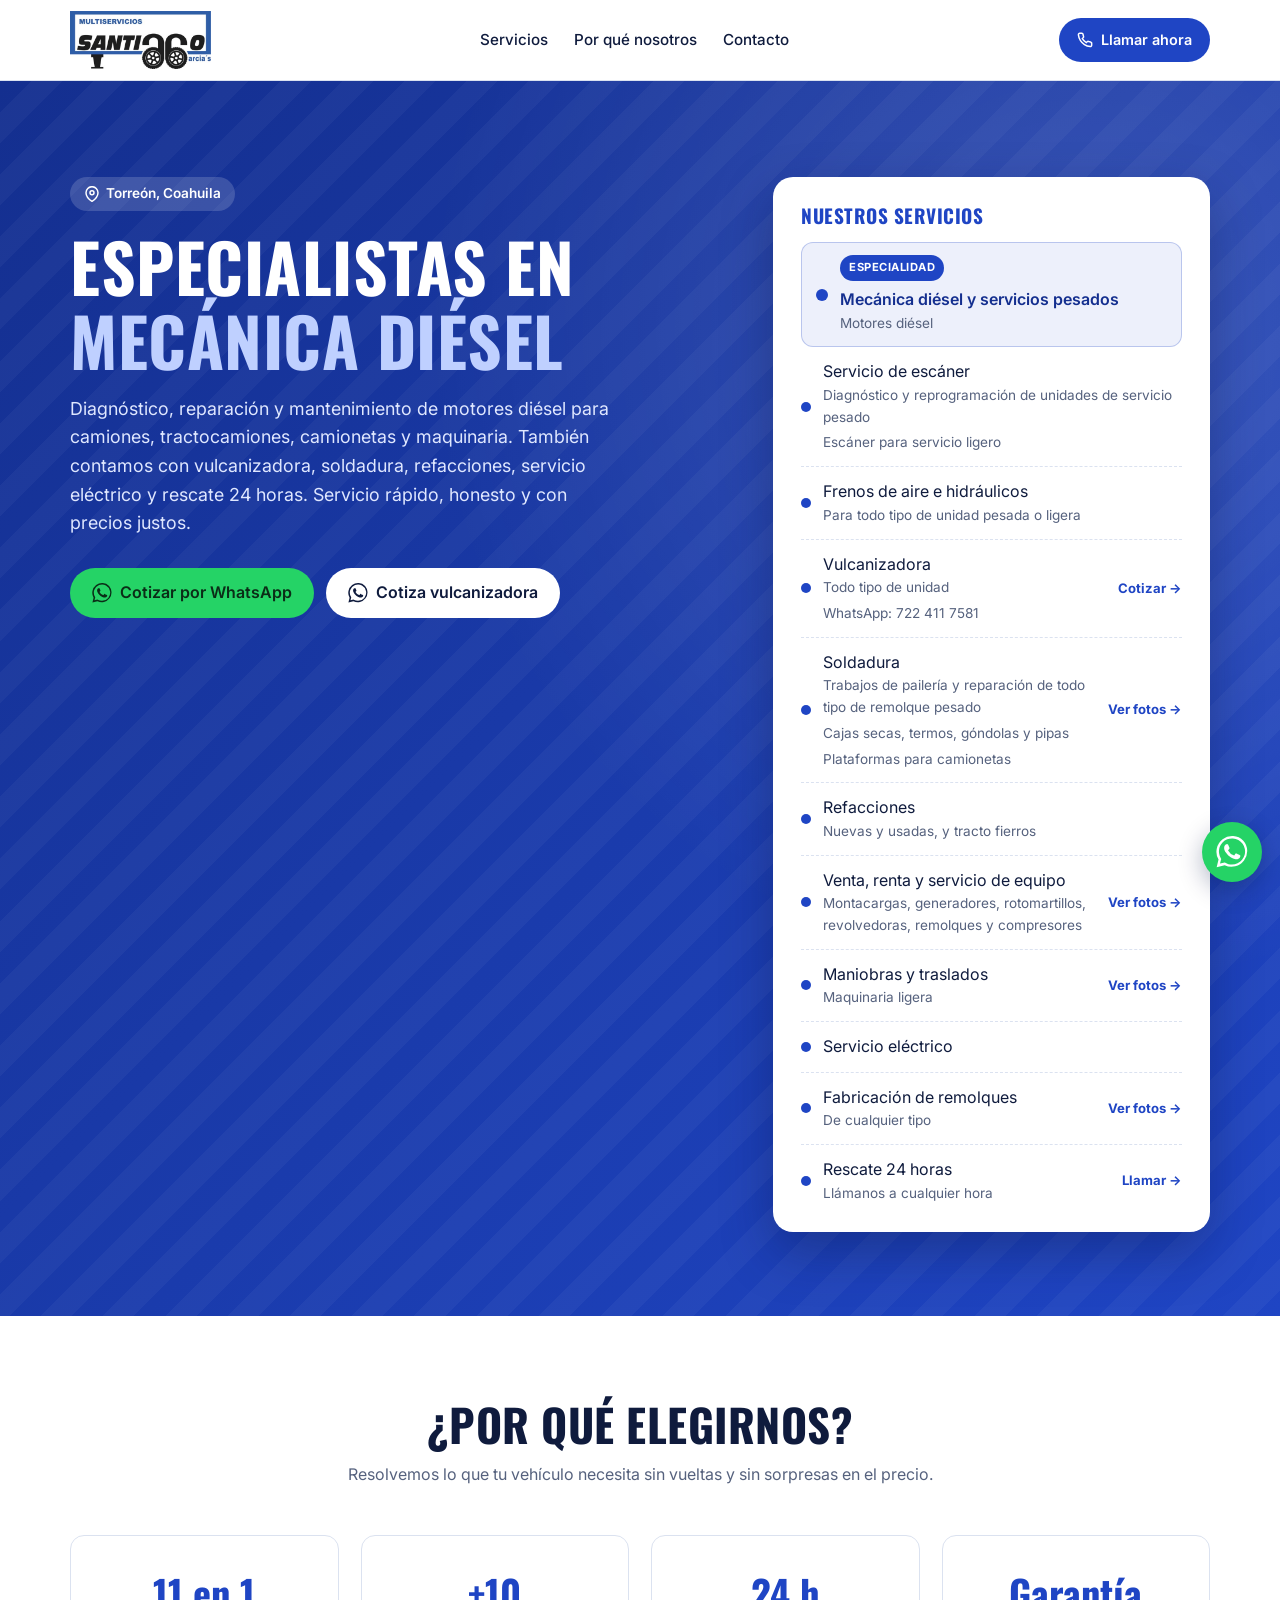
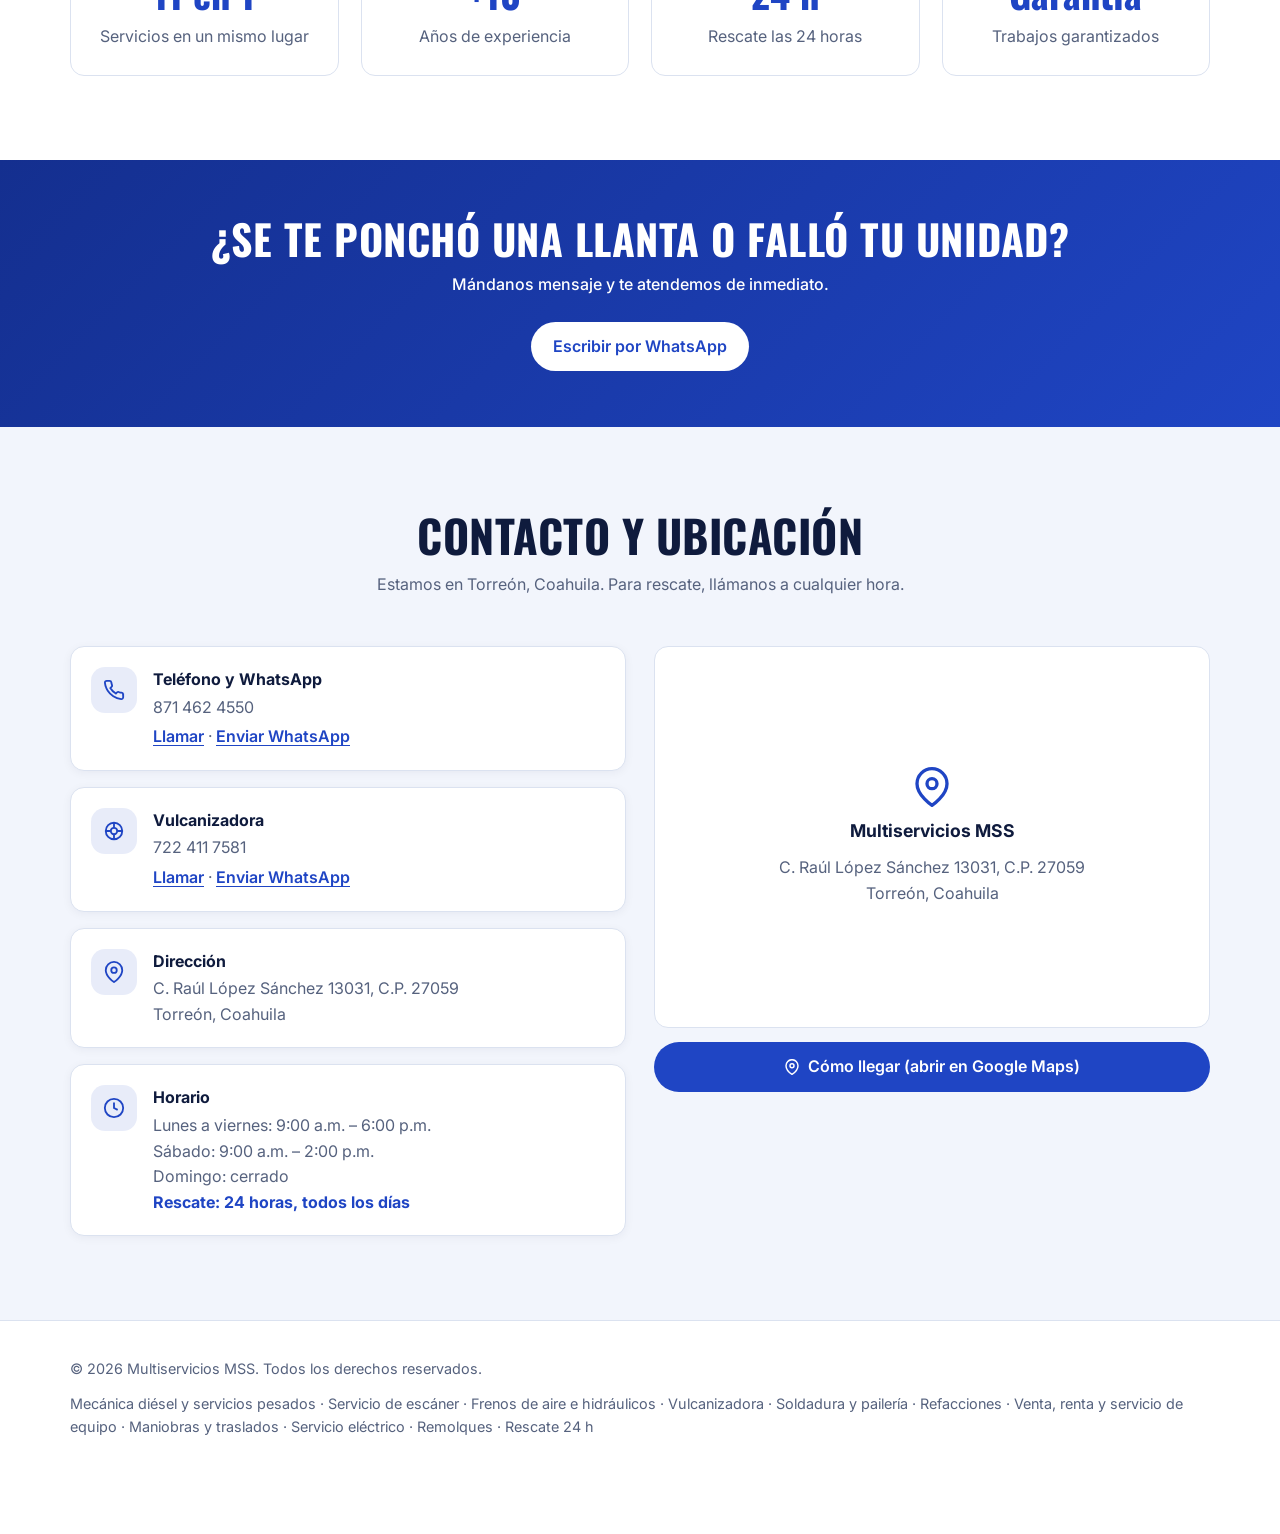
==== commit 1de20cc4: "Cambiar número principal a 871 462 4550 en todo el sitio Co-Authored-By: Claude Opus 5.5 <noreply@an" ====
--- a/taller/index.html
+++ b/taller/index.html
@@ -23,7 +23,7 @@
     "@type": "AutoRepair",
     "name": "Multiservicios MSS",
     "description": "Vulcanizadora, diésel y servicios pesados, soldadura, refacciones, renta de equipo industrial, servicio eléctrico, fabricación de remolques y rescate 24 horas.",
-    "telephone": "+52 871 450 9356",
+    "telephone": "+52 871 462 4550",
     "address": {
       "@type": "PostalAddress",
       "streetAddress": "C. Raúl López Sánchez 13031",
@@ -230,7 +230,7 @@
       <a href="#nosotros">Por qué nosotros</a>
       <a href="#contacto">Contacto</a>
     </nav>
-    <a class="btn btn-accent btn-call" href="tel:+528714509356"><svg class="ico" width="16" height="16" viewBox="0 0 24 24" fill="none" stroke="currentColor" stroke-width="2.2" aria-hidden="true"><path d="M22 16.9v3a2 2 0 0 1-2.2 2 19.8 19.8 0 0 1-8.6-3.1 19.5 19.5 0 0 1-6-6A19.8 19.8 0 0 1 2.1 4.2 2 2 0 0 1 4.1 2h3a2 2 0 0 1 2 1.7c.1 1 .4 1.9.7 2.8a2 2 0 0 1-.5 2.1L8 9.9a16 16 0 0 0 6 6l1.3-1.3a2 2 0 0 1 2.1-.4c.9.3 1.8.6 2.8.7a2 2 0 0 1 1.7 2z"/></svg> Llamar ahora</a>
+    <a class="btn btn-accent btn-call" href="tel:+528714624550"><svg class="ico" width="16" height="16" viewBox="0 0 24 24" fill="none" stroke="currentColor" stroke-width="2.2" aria-hidden="true"><path d="M22 16.9v3a2 2 0 0 1-2.2 2 19.8 19.8 0 0 1-8.6-3.1 19.5 19.5 0 0 1-6-6A19.8 19.8 0 0 1 2.1 4.2 2 2 0 0 1 4.1 2h3a2 2 0 0 1 2 1.7c.1 1 .4 1.9.7 2.8a2 2 0 0 1-.5 2.1L8 9.9a16 16 0 0 0 6 6l1.3-1.3a2 2 0 0 1 2.1-.4c.9.3 1.8.6 2.8.7a2 2 0 0 1 1.7 2z"/></svg> Llamar ahora</a>
     <button class="burger" type="button" aria-label="Abrir menú" aria-expanded="false" aria-controls="menu">
       <span></span><span></span><span></span>
     </button>
@@ -245,7 +245,7 @@
         <h1>Especialistas en <span>mecánica diésel</span></h1>
         <p>Diagnóstico, reparación y mantenimiento de motores diésel para camiones, tractocamiones, camionetas y maquinaria. También contamos con vulcanizadora, soldadura, refacciones, servicio eléctrico y rescate 24 horas. Servicio rápido, honesto y con precios justos.</p>
         <div class="hero-cta">
-          <a class="btn btn-wa" href="https://wa.me/528714509356?text=Hola,%20quiero%20una%20cotizaci%C3%B3n" target="_blank" rel="noopener">
+          <a class="btn btn-wa" href="https://wa.me/528714624550?text=Hola,%20quiero%20una%20cotizaci%C3%B3n" target="_blank" rel="noopener">
             <svg width="20" height="20" viewBox="0 0 24 24" fill="currentColor"><path d="M20.5 3.5A11.8 11.8 0 0 0 1.9 17.7L.5 23.5l6-1.6A11.8 11.8 0 0 0 20.5 3.5zM12 21.4c-1.8 0-3.5-.5-5-1.4l-.4-.2-3.6.9.9-3.5-.2-.4A9.8 9.8 0 1 1 12 21.4zm5.4-7.3c-.3-.1-1.8-.9-2-1-.3-.1-.5-.1-.7.1l-.9 1.2c-.2.2-.3.2-.6.1a8 8 0 0 1-4-3.5c-.3-.5.3-.5.9-1.6.1-.2 0-.4 0-.5l-.9-2.2c-.2-.6-.5-.5-.7-.5h-.6c-.2 0-.5.1-.8.4-.3.3-1 1-1 2.5s1.1 2.9 1.2 3.1c.1.2 2.1 3.2 5.1 4.5 1.9.8 2.6.9 3.6.7.6-.1 1.8-.7 2-1.4.3-.7.3-1.3.2-1.4l-.8-.5z"/></svg>
             Cotizar por WhatsApp
           </a>
@@ -268,7 +268,7 @@
           <li class="linked"><a href="maniobras.html"><span class="dot"></span> <span>Maniobras y traslados<small>Maquinaria ligera</small></span><span class="go">Ver fotos →</span></a></li>
           <li><span class="dot"></span> Servicio eléctrico</li>
           <li class="linked"><a href="remolques.html"><span class="dot"></span> <span>Fabricación de remolques<small>De cualquier tipo</small></span><span class="go">Ver fotos →</span></a></li>
-          <li class="linked"><a href="tel:+528714509356"><span class="dot"></span> <span>Rescate 24 horas<small>Llámanos a cualquier hora</small></span><span class="go">Llamar →</span></a></li>
+          <li class="linked"><a href="tel:+528714624550"><span class="dot"></span> <span>Rescate 24 horas<small>Llámanos a cualquier hora</small></span><span class="go">Llamar →</span></a></li>
         </ul>
       </div>
     </div>
@@ -293,7 +293,7 @@
     <div class="wrap">
       <h2>¿Se te ponchó una llanta o falló tu unidad?</h2>
       <p>Mándanos mensaje y te atendemos de inmediato.</p>
-      <a class="btn" href="https://wa.me/528714509356" target="_blank" rel="noopener">Escribir por WhatsApp</a>
+      <a class="btn" href="https://wa.me/528714624550" target="_blank" rel="noopener">Escribir por WhatsApp</a>
     </div>
   </div>
 
@@ -307,7 +307,7 @@
         <div class="info">
           <div class="info-item">
             <div class="svc-ico"><svg width="22" height="22" viewBox="0 0 24 24" fill="none" stroke="currentColor" stroke-width="2"><path d="M22 16.9v3a2 2 0 0 1-2.2 2 19.8 19.8 0 0 1-8.6-3.1 19.5 19.5 0 0 1-6-6A19.8 19.8 0 0 1 2.1 4.2 2 2 0 0 1 4.1 2h3a2 2 0 0 1 2 1.7c.1 1 .4 1.9.7 2.8a2 2 0 0 1-.5 2.1L8 9.9a16 16 0 0 0 6 6l1.3-1.3a2 2 0 0 1 2.1-.4c.9.3 1.8.6 2.8.7a2 2 0 0 1 1.7 2z"/></svg></div>
-            <div><b>Teléfono y WhatsApp</b><span>871 450 9356</span><span class="links"><a href="tel:+528714509356">Llamar</a> · <a href="https://wa.me/528714509356" target="_blank" rel="noopener">Enviar WhatsApp</a></span></div>
+            <div><b>Teléfono y WhatsApp</b><span>871 462 4550</span><span class="links"><a href="tel:+528714624550">Llamar</a> · <a href="https://wa.me/528714624550" target="_blank" rel="noopener">Enviar WhatsApp</a></span></div>
           </div>
           <div class="info-item">
             <div class="svc-ico"><svg width="22" height="22" viewBox="0 0 24 24" fill="none" stroke="currentColor" stroke-width="2" aria-hidden="true"><circle cx="12" cy="12" r="9"/><circle cx="12" cy="12" r="3.5"/><path d="M12 3v5.5M12 15.5V21M3 12h5.5M15.5 12H21"/></svg></div>
@@ -346,7 +346,7 @@
   </div>
 </footer>
 
-<a class="wa-float" href="https://wa.me/528714509356" target="_blank" rel="noopener" aria-label="Escribir por WhatsApp">
+<a class="wa-float" href="https://wa.me/528714624550" target="_blank" rel="noopener" aria-label="Escribir por WhatsApp">
   <svg width="32" height="32" viewBox="0 0 24 24" fill="#fff"><path d="M20.5 3.5A11.8 11.8 0 0 0 1.9 17.7L.5 23.5l6-1.6A11.8 11.8 0 0 0 20.5 3.5zM12 21.4c-1.8 0-3.5-.5-5-1.4l-.4-.2-3.6.9.9-3.5-.2-.4A9.8 9.8 0 1 1 12 21.4zm5.4-7.3c-.3-.1-1.8-.9-2-1-.3-.1-.5-.1-.7.1l-.9 1.2c-.2.2-.3.2-.6.1a8 8 0 0 1-4-3.5c-.3-.5.3-.5.9-1.6.1-.2 0-.4 0-.5l-.9-2.2c-.2-.6-.5-.5-.7-.5h-.6c-.2 0-.5.1-.8.4-.3.3-1 1-1 2.5s1.1 2.9 1.2 3.1c.1.2 2.1 3.2 5.1 4.5 1.9.8 2.6.9 3.6.7.6-.1 1.8-.7 2-1.4.3-.7.3-1.3.2-1.4l-.8-.5z"/></svg>
 </a>
 
